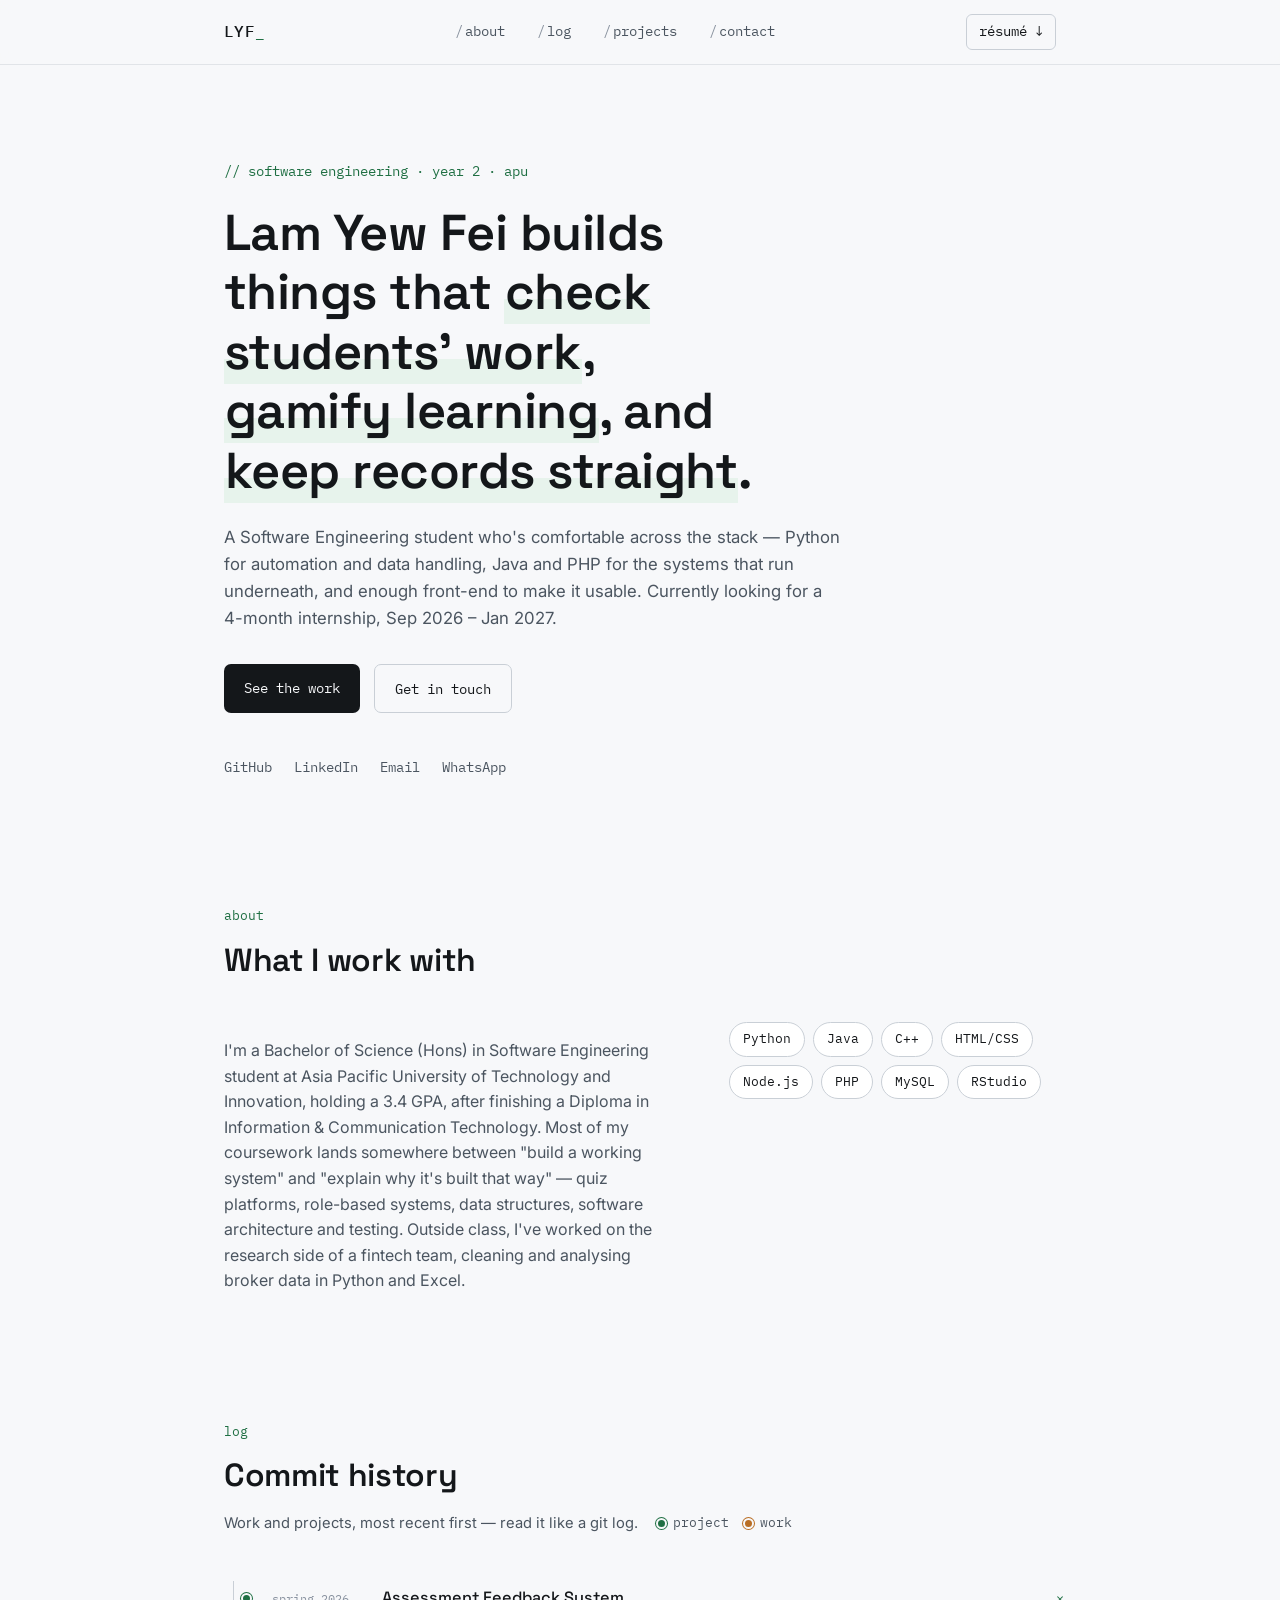
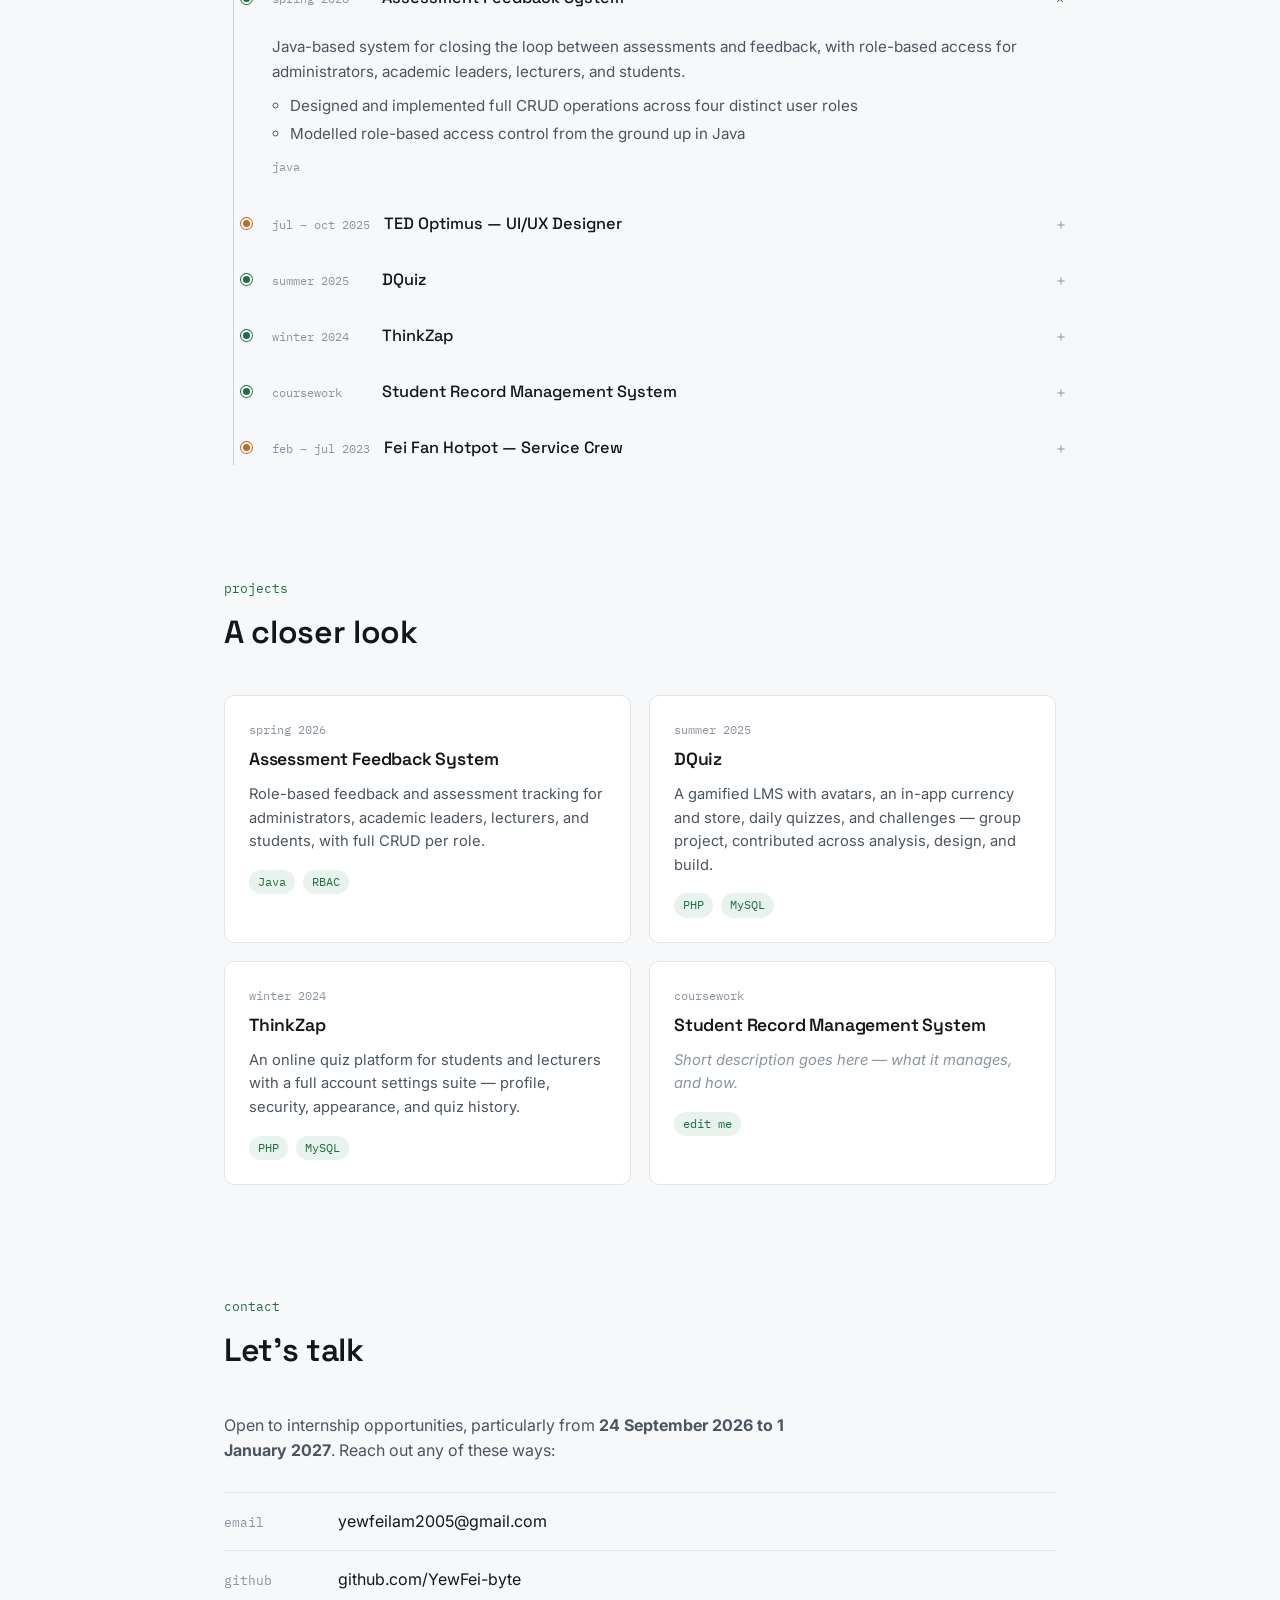
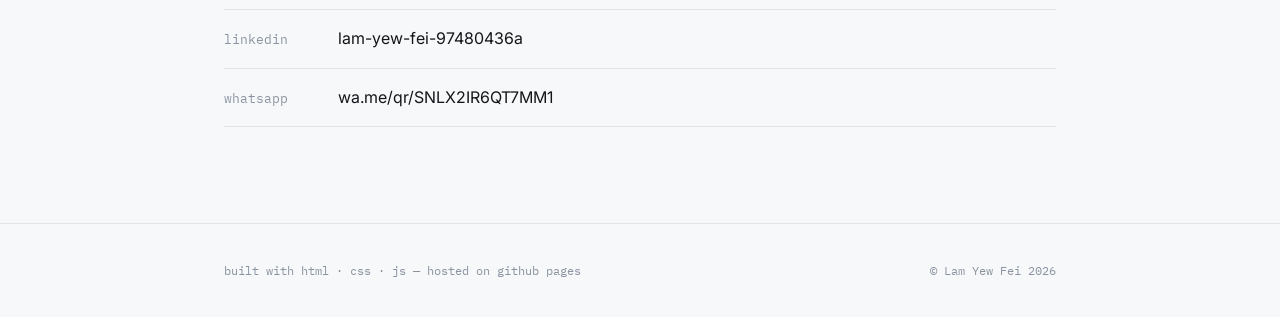
==== index.html @ dea5d7b2 "Initial portfolio" ====
<!DOCTYPE html>
<html lang="en">
<head>
<meta charset="UTF-8" />
<meta name="viewport" content="width=device-width, initial-scale=1.0" />
<title>Lam Yew Fei — Software Engineering Student</title>
<meta name="description" content="Lam Yew Fei is a Software Engineering student at APU, building quiz platforms, LMS tools, and assessment systems while learning Python, Java, and web development." />

<link rel="preconnect" href="https://fonts.googleapis.com">
<link rel="preconnect" href="https://fonts.gstatic.com" crossorigin>
<link href="https://fonts.googleapis.com/css2?family=Space+Grotesk:wght@400;500;600;700&family=Inter:wght@400;500;600&family=IBM+Plex+Mono:wght@400;500&display=swap" rel="stylesheet">

<link rel="stylesheet" href="style.css" />
</head>
<body>

<div class="grain" aria-hidden="true"></div>

<header class="site-header">
  <div class="wrap header-inner">
    <a href="#top" class="logo" aria-label="Lam Yew Fei — home">
      <span class="logo-mark">LYF</span><span class="logo-cursor" aria-hidden="true">_</span>
    </a>
    <nav class="site-nav" aria-label="Primary">
      <a href="#about">about</a>
      <a href="#work">log</a>
      <a href="#projects">projects</a>
      <a href="#contact">contact</a>
    </nav>
    <a class="resume-link" href="Lam_Yew_Fei_Resume.pdf" download>résumé ↓</a>
  </div>
</header>

<main id="top">

  <!-- HERO -->
  <section class="hero wrap">
    <p class="eyebrow mono">// software engineering · year 2 · apu</p>
    <h1 class="hero-title">
      Lam Yew&nbsp;Fei builds things that
      <span class="hero-emph">check students' work</span>,
      <span class="hero-emph">gamify learning</span>, and
      <span class="hero-emph">keep records straight</span>.
    </h1>
    <p class="hero-sub">
      A Software Engineering student who's comfortable across the stack —
      Python for automation and data handling, Java and PHP for the systems
      that run underneath, and enough front-end to make it usable.
      Currently looking for a 4-month internship, Sep 2026 – Jan 2027.
    </p>
    <div class="hero-actions">
      <a class="btn btn-primary" href="#projects">See the work</a>
      <a class="btn btn-ghost" href="#contact">Get in touch</a>
    </div>
    <ul class="social-row" aria-label="Social links">
      <li><a href="https://github.com/YewFei-byte" target="_blank" rel="noopener">GitHub</a></li>
      <li><a href="https://www.linkedin.com/in/lam-yew-fei-97480436a" target="_blank" rel="noopener">LinkedIn</a></li>
      <li><a href="mailto:yewfeilam2005@gmail.com">Email</a></li>
      <li><a href="https://wa.me/qr/SNLX2IR6QT7MM1" target="_blank" rel="noopener">WhatsApp</a></li>
    </ul>
  </section>

  <!-- ABOUT / SKILLS -->
  <section id="about" class="about wrap">
    <div class="section-head">
      <span class="mono section-num">about</span>
      <h2>What I work with</h2>
    </div>
    <div class="about-grid">
      <p class="about-copy">
        I'm a Bachelor of Science (Hons) in Software Engineering student at
        Asia Pacific University of Technology and Innovation, holding a 3.4
        GPA, after finishing a Diploma in Information &amp; Communication
        Technology. Most of my coursework lands somewhere between
        "build a working system" and "explain why it's built that way" —
        quiz platforms, role-based systems, data structures, software
        architecture and testing. Outside class, I've worked on the research
        side of a fintech team, cleaning and analysing broker data in Python
        and Excel.
      </p>
      <ul class="skill-tags" aria-label="Skills">
        <li>Python</li>
        <li>Java</li>
        <li>C++</li>
        <li>HTML/CSS</li>
        <li>Node.js</li>
        <li>PHP</li>
        <li>MySQL</li>
        <li>RStudio</li>
      </ul>
    </div>
  </section>

  <!-- TIMELINE / GIT LOG -->
  <section id="work" class="log-section">
    <div class="wrap">
      <div class="section-head">
        <span class="mono section-num">log</span>
        <h2>Commit history</h2>
        <p class="section-note">
          Work and projects, most recent first — read it like a git log.
          <span class="legend">
            <span class="legend-item"><span class="dot dot-project" aria-hidden="true"></span>project</span>
            <span class="legend-item"><span class="dot dot-work" aria-hidden="true"></span>work</span>
          </span>
        </p>
      </div>

      <ol class="git-log" id="gitLog">

        <li class="log-entry" data-type="project">
          <button class="log-node" aria-expanded="false">
            <span class="dot dot-project"></span>
            <span class="log-meta">
              <span class="log-date mono">spring 2026</span>
              <span class="log-title">Assessment Feedback System</span>
            </span>
            <span class="log-chevron" aria-hidden="true">＋</span>
          </button>
          <div class="log-body">
            <p>Java-based system for closing the loop between assessments and feedback, with role-based access for administrators, academic leaders, lecturers, and students.</p>
            <ul>
              <li>Designed and implemented full CRUD operations across four distinct user roles</li>
              <li>Modelled role-based access control from the ground up in Java</li>
            </ul>
            <p class="log-tags mono">java</p>
          </div>
        </li>

        <li class="log-entry" data-type="work">
          <button class="log-node" aria-expanded="false">
            <span class="dot dot-work"></span>
            <span class="log-meta">
              <span class="log-date mono">jul – oct 2025</span>
              <span class="log-title">TED Optimus — UI/UX Designer</span>
            </span>
            <span class="log-chevron" aria-hidden="true">＋</span>
          </button>
          <div class="log-body">
            <p>Worked with the Research Team in a fintech setting, turning broker reports into usable market-trend data.</p>
            <ul>
              <li>Gathered and classified reports from multiple brokers for market trend analysis</li>
              <li>Managed large volumes of financial data in Excel — formulas, PivotTables, shortcuts</li>
              <li>Wrote and debugged Python scripts in Google Colab to simplify data gathering</li>
              <li>Helped configure audio equipment for meetings and presentations</li>
            </ul>
            <p class="log-tags mono">python · excel · google colab</p>
          </div>
        </li>

        <li class="log-entry" data-type="project">
          <button class="log-node" aria-expanded="false">
            <span class="dot dot-project"></span>
            <span class="log-meta">
              <span class="log-date mono">summer 2025</span>
              <span class="log-title">DQuiz</span>
            </span>
            <span class="log-chevron" aria-hidden="true">＋</span>
          </button>
          <div class="log-body">
            <p>A gamified Learning Management System built with a team — quizzes with a currency, avatar, and reward layer on top, so studying doubles as a game.</p>
            <ul>
              <li>Contributed to system analysis, UI/UX design, documentation, and feature development</li>
              <li>Built out student-facing features: daily quizzes, challenges, scoreboard, avatar store</li>
              <li>Built staff-facing tools: module management, feedback reports, progress tracking</li>
            </ul>
            <p class="log-tags mono">php · mysql</p>
          </div>
        </li>

        <li class="log-entry" data-type="project">
          <button class="log-node" aria-expanded="false">
            <span class="dot dot-project"></span>
            <span class="log-meta">
              <span class="log-date mono">winter 2024</span>
              <span class="log-title">ThinkZap</span>
            </span>
            <span class="log-chevron" aria-hidden="true">＋</span>
          </button>
          <div class="log-body">
            <p>An online quiz platform for students and lecturers, built as a group project.</p>
            <ul>
              <li>Developed with Microsoft Visual Studio, PHP, and MySQL</li>
              <li>Debugged a recurring <code>mysqli_prepare()</code> failure in the query layer</li>
              <li>Designed a settings interface covering profile, security, appearance, and quiz history panels</li>
            </ul>
            <p class="log-tags mono">html · php · mysql</p>
          </div>
        </li>

        <li class="log-entry" data-type="project">
          <button class="log-node" aria-expanded="false">
            <span class="dot dot-project"></span>
            <span class="log-meta">
              <span class="log-date mono">coursework</span>
              <span class="log-title">Student Record Management System</span>
            </span>
            <span class="log-chevron" aria-hidden="true">＋</span>
          </button>
          <div class="log-body">
            <p>A system for storing and managing student records.</p>
            <ul>
              <li>Details on stack and specific features — drop them in here</li>
            </ul>
            <p class="log-tags mono">edit me</p>
          </div>
        </li>

        <li class="log-entry" data-type="work">
          <button class="log-node" aria-expanded="false">
            <span class="dot dot-work"></span>
            <span class="log-meta">
              <span class="log-date mono">feb – jul 2023</span>
              <span class="log-title">Fei Fan Hotpot — Service Crew</span>
            </span>
            <span class="log-chevron" aria-hidden="true">＋</span>
          </button>
          <div class="log-body">
            <p>Front-of-house work in a fast-paced restaurant — the job that teaches you to stay calm under load, long before any codebase does.</p>
            <ul>
              <li>Provided efficient, friendly customer service during peak hours</li>
              <li>Maintained kitchen and personal hygiene standards for food safety</li>
              <li>Resolved customer inquiries and issues professionally</li>
            </ul>
          </div>
        </li>

      </ol>
    </div>
  </section>

  <!-- PROJECTS -->
  <section id="projects" class="projects wrap">
    <div class="section-head">
      <span class="mono section-num">projects</span>
      <h2>A closer look</h2>
    </div>

    <div class="project-grid">

      <article class="project-card">
        <div class="project-card-top">
          <span class="mono project-date">spring 2026</span>
          <h3>Assessment Feedback System</h3>
        </div>
        <p>Role-based feedback and assessment tracking for administrators, academic leaders, lecturers, and students, with full CRUD per role.</p>
        <ul class="tag-list mono">
          <li>Java</li>
          <li>RBAC</li>
        </ul>
      </article>

      <article class="project-card">
        <div class="project-card-top">
          <span class="mono project-date">summer 2025</span>
          <h3>DQuiz</h3>
        </div>
        <p>A gamified LMS with avatars, an in-app currency and store, daily quizzes, and challenges — group project, contributed across analysis, design, and build.</p>
        <ul class="tag-list mono">
          <li>PHP</li>
          <li>MySQL</li>
        </ul>
      </article>

      <article class="project-card">
        <div class="project-card-top">
          <span class="mono project-date">winter 2024</span>
          <h3>ThinkZap</h3>
        </div>
        <p>An online quiz platform for students and lecturers with a full account settings suite — profile, security, appearance, and quiz history.</p>
        <ul class="tag-list mono">
          <li>PHP</li>
          <li>MySQL</li>
        </ul>
      </article>

      <article class="project-card">
        <div class="project-card-top">
          <span class="mono project-date">coursework</span>
          <h3>Student Record Management System</h3>
        </div>
        <p class="placeholder-copy">Short description goes here — what it manages, and how.</p>
        <ul class="tag-list mono">
          <li>edit me</li>
        </ul>
      </article>

    </div>
  </section>

  <!-- CONTACT -->
  <section id="contact" class="contact wrap">
    <div class="section-head">
      <span class="mono section-num">contact</span>
      <h2>Let's talk</h2>
    </div>
    <p class="contact-copy">
      Open to internship opportunities, particularly from
      <strong>24 September 2026 to 1 January 2027</strong>. Reach out any of these ways:
    </p>
    <ul class="contact-list">
      <li>
        <span class="contact-label mono">email</span>
        <a href="mailto:yewfeilam2005@gmail.com">yewfeilam2005@gmail.com</a>
      </li>
      <li>
        <span class="contact-label mono">github</span>
        <a href="https://github.com/YewFei-byte" target="_blank" rel="noopener">github.com/YewFei-byte</a>
      </li>
      <li>
        <span class="contact-label mono">linkedin</span>
        <a href="https://www.linkedin.com/in/lam-yew-fei-97480436a" target="_blank" rel="noopener">lam-yew-fei-97480436a</a>
      </li>
      <li>
        <span class="contact-label mono">whatsapp</span>
        <a href="https://wa.me/qr/SNLX2IR6QT7MM1" target="_blank" rel="noopener">wa.me/qr/SNLX2IR6QT7MM1</a>
      </li>
    </ul>
  </section>

</main>

<footer class="site-footer">
  <div class="wrap footer-inner">
    <p class="mono">built with html · css · js — hosted on github pages</p>
    <p class="mono">© Lam Yew Fei <span id="year"></span></p>
  </div>
</footer>

<script src="script.js"></script>
</body>
</html>
---- style.css ----
/* ---------------------------------------------------------
   Tokens
--------------------------------------------------------- */
:root{
  --bg: #F7F8FA;
  --surface: #FFFFFF;
  --ink: #14171A;
  --ink-soft: #4B5560;
  --ink-faint: #8A93A0;
  --line: #E1E4E8;
  --line-strong: #C9CFD6;

  --green: #1F6F43;
  --green-soft: #E7F3EC;
  --amber: #B96E24;
  --amber-soft: #F8ECDD;

  --font-display: 'Space Grotesk', 'Segoe UI', sans-serif;
  --font-body: 'Inter', 'Segoe UI', sans-serif;
  --font-mono: 'IBM Plex Mono', 'Courier New', monospace;

  --wrap: 880px;
  --radius: 10px;
}

*{ box-sizing: border-box; }
html{ scroll-behavior: smooth; }
@media (prefers-reduced-motion: reduce){
  html{ scroll-behavior: auto; }
  *{ animation-duration: 0.001ms !important; animation-iteration-count: 1 !important; transition-duration: 0.001ms !important; }
}

body{
  margin: 0;
  background: var(--bg);
  color: var(--ink);
  font-family: var(--font-body);
  font-size: 16px;
  line-height: 1.6;
  -webkit-font-smoothing: antialiased;
}

.wrap{
  max-width: var(--wrap);
  margin: 0 auto;
  padding: 0 24px;
}

.mono{ font-family: var(--font-mono); }

a{ color: inherit; }

h1, h2, h3{
  font-family: var(--font-display);
  font-weight: 600;
  letter-spacing: -0.01em;
  margin: 0;
}

/* subtle grain so the flat light bg doesn't feel sterile */
.grain{
  position: fixed;
  inset: 0;
  pointer-events: none;
  z-index: 0;
  opacity: 0.35;
  background-image: radial-gradient(var(--line-strong) 0.6px, transparent 0.6px);
  background-size: 22px 22px;
  mask-image: linear-gradient(to bottom, rgba(0,0,0,0.5), transparent 500px);
}

/* ---------------------------------------------------------
   Header
--------------------------------------------------------- */
.site-header{
  position: sticky;
  top: 0;
  z-index: 20;
  background: rgba(247,248,250,0.86);
  backdrop-filter: blur(8px);
  border-bottom: 1px solid var(--line);
}
.header-inner{
  display: flex;
  align-items: center;
  justify-content: space-between;
  height: 64px;
}
.logo{
  font-family: var(--font-mono);
  font-weight: 500;
  font-size: 1rem;
  text-decoration: none;
  color: var(--ink);
  display: inline-flex;
  align-items: baseline;
}
.logo-mark{ letter-spacing: 0.02em; }
.logo-cursor{
  color: var(--green);
  animation: blink 1.1s steps(1) infinite;
}
@keyframes blink{ 50%{ opacity: 0; } }

.site-nav{
  display: flex;
  gap: 28px;
  font-family: var(--font-mono);
  font-size: 0.85rem;
}
.site-nav a{
  text-decoration: none;
  color: var(--ink-soft);
  position: relative;
  padding: 4px 2px;
}
.site-nav a:hover,
.site-nav a:focus-visible{ color: var(--ink); }
.site-nav a::before{ content: "/"; color: var(--ink-faint); margin-right: 2px; }

.resume-link{
  font-family: var(--font-mono);
  font-size: 0.85rem;
  text-decoration: none;
  border: 1px solid var(--line-strong);
  border-radius: 6px;
  padding: 6px 12px;
  color: var(--ink);
  transition: border-color .15s ease, background .15s ease;
}
.resume-link:hover{ border-color: var(--ink); background: var(--surface); }

@media (max-width: 640px){
  .site-nav{ display: none; }
}

/* ---------------------------------------------------------
   Focus states
--------------------------------------------------------- */
a:focus-visible,
button:focus-visible{
  outline: 2px solid var(--green);
  outline-offset: 3px;
  border-radius: 4px;
}

/* ---------------------------------------------------------
   Hero
--------------------------------------------------------- */
.hero{
  position: relative;
  z-index: 1;
  padding: 96px 24px 72px;
}
.eyebrow{
  color: var(--green);
  font-size: 0.85rem;
  margin: 0 0 20px;
}
.hero-title{
  font-size: clamp(2rem, 4.4vw, 3.15rem);
  line-height: 1.18;
  max-width: 16ch;
}
.hero-emph{
  background: linear-gradient(to bottom, transparent 62%, var(--green-soft) 62%);
  padding: 0 1px;
}
.hero-sub{
  max-width: 56ch;
  color: var(--ink-soft);
  font-size: 1.05rem;
  margin-top: 24px;
}
.hero-actions{
  display: flex;
  gap: 14px;
  margin-top: 32px;
  flex-wrap: wrap;
}
.btn{
  font-family: var(--font-mono);
  font-size: 0.9rem;
  text-decoration: none;
  padding: 12px 20px;
  border-radius: 7px;
  display: inline-block;
  transition: transform .12s ease, background .15s ease, border-color .15s ease;
}
.btn-primary{
  background: var(--ink);
  color: var(--bg);
}
.btn-primary:hover{ transform: translateY(-1px); background: #262b31; }
.btn-ghost{
  border: 1px solid var(--line-strong);
  color: var(--ink);
}
.btn-ghost:hover{ transform: translateY(-1px); border-color: var(--ink); }

.social-row{
  list-style: none;
  display: flex;
  gap: 22px;
  margin: 44px 0 0;
  padding: 0;
  font-family: var(--font-mono);
  font-size: 0.85rem;
}
.social-row a{
  text-decoration: none;
  color: var(--ink-soft);
  border-bottom: 1px solid transparent;
  padding-bottom: 2px;
  transition: color .15s ease, border-color .15s ease;
}
.social-row a:hover{ color: var(--ink); border-color: var(--ink-faint); }

/* ---------------------------------------------------------
   Section heads (shared)
--------------------------------------------------------- */
.section-head{
  margin-bottom: 36px;
}
.section-num{
  color: var(--green);
  font-size: 0.8rem;
  display: block;
  margin-bottom: 8px;
}
.section-head h2{
  font-size: clamp(1.5rem, 2.6vw, 2rem);
}
.section-note{
  color: var(--ink-soft);
  font-size: 0.92rem;
  margin-top: 10px;
  display: flex;
  align-items: center;
  gap: 18px;
  flex-wrap: wrap;
}
.legend{ display: inline-flex; gap: 14px; }
.legend-item{ display: inline-flex; align-items: center; gap: 6px; font-family: var(--font-mono); font-size: 0.8rem; }

/* ---------------------------------------------------------
   About
--------------------------------------------------------- */
.about{ padding: 56px 24px; position: relative; z-index: 1; }
.about-grid{
  display: grid;
  grid-template-columns: 1.4fr 1fr;
  gap: 48px;
  align-items: start;
}
.about-copy{ color: var(--ink-soft); max-width: 58ch; }
.skill-tags{
  list-style: none;
  margin: 0;
  padding: 0;
  display: flex;
  flex-wrap: wrap;
  gap: 8px;
  align-content: flex-start;
}
.skill-tags li{
  font-family: var(--font-mono);
  font-size: 0.8rem;
  border: 1px solid var(--line-strong);
  border-radius: 999px;
  padding: 6px 13px;
  background: var(--surface);
}
@media (max-width: 720px){
  .about-grid{ grid-template-columns: 1fr; }
}

/* ---------------------------------------------------------
   Git log / timeline (signature element)
--------------------------------------------------------- */
.log-section{
  padding: 56px 0 64px;
  position: relative;
  z-index: 1;
}
.git-log{
  list-style: none;
  margin: 0;
  padding: 0;
  position: relative;
}
.git-log::before{
  content: "";
  position: absolute;
  left: 9px;
  top: 10px;
  bottom: 10px;
  width: 1px;
  background: var(--line-strong);
}
.log-entry{ position: relative; }
.log-entry + .log-entry{ margin-top: 2px; }

.log-node{
  all: unset;
  cursor: pointer;
  display: grid;
  grid-template-columns: 20px 1fr auto;
  align-items: center;
  gap: 16px;
  width: 100%;
  padding: 14px 12px;
  border-radius: 8px;
  transition: background .15s ease;
}
.log-node:hover{ background: var(--surface); }

.dot{
  width: 11px;
  height: 11px;
  border-radius: 999px;
  border: 2px solid var(--bg);
  box-shadow: 0 0 0 1px var(--line-strong);
  position: relative;
  z-index: 1;
  justify-self: center;
}
.dot-project{ background: var(--green); box-shadow: 0 0 0 1px var(--green); }
.dot-work{ background: var(--amber); box-shadow: 0 0 0 1px var(--amber); }

.log-meta{
  display: flex;
  align-items: baseline;
  gap: 14px;
  flex-wrap: wrap;
  text-align: left;
}
.log-date{
  color: var(--ink-faint);
  font-size: 0.78rem;
  min-width: 96px;
}
.log-title{
  font-family: var(--font-display);
  font-weight: 500;
  font-size: 1.02rem;
}
.log-chevron{
  color: var(--ink-faint);
  font-size: 0.9rem;
  transition: transform .18s ease;
  justify-self: end;
}
.log-node[aria-expanded="true"] .log-chevron{ transform: rotate(45deg); color: var(--green); }

.log-body{
  overflow: hidden;
  max-height: 0;
  transition: max-height .25s ease;
  padding-left: 48px;
  margin-right: 12px;
}
.log-entry.is-open .log-body{ max-height: 480px; }
.log-body p, .log-body ul{
  color: var(--ink-soft);
  font-size: 0.95rem;
  margin: 10px 0;
}
.log-body ul{ padding-left: 18px; }
.log-body li{ margin: 4px 0; }
.log-body code{
  font-family: var(--font-mono);
  background: var(--amber-soft);
  padding: 1px 5px;
  border-radius: 4px;
  font-size: 0.85em;
}
.log-tags{
  color: var(--ink-faint) !important;
  font-size: 0.78rem !important;
  margin-bottom: 18px !important;
}

@media (max-width: 640px){
  .log-date{ min-width: unset; display: block; }
  .log-meta{ flex-direction: column; gap: 3px; }
  .log-body{ padding-left: 30px; }
}

/* ---------------------------------------------------------
   Projects
--------------------------------------------------------- */
.projects{ padding: 40px 24px 72px; position: relative; z-index: 1; }
.project-grid{
  display: grid;
  grid-template-columns: repeat(2, 1fr);
  gap: 18px;
}
@media (max-width: 720px){
  .project-grid{ grid-template-columns: 1fr; }
}
.project-card{
  background: var(--surface);
  border: 1px solid var(--line);
  border-radius: var(--radius);
  padding: 24px;
  transition: border-color .15s ease, transform .15s ease;
}
.project-card:hover{ border-color: var(--line-strong); transform: translateY(-2px); }
.project-card-top{ margin-bottom: 10px; }
.project-date{
  color: var(--ink-faint);
  font-size: 0.75rem;
  display: block;
  margin-bottom: 6px;
}
.project-card h3{ font-size: 1.1rem; }
.project-card p{ color: var(--ink-soft); font-size: 0.92rem; margin: 10px 0 16px; }
.placeholder-copy{ font-style: italic; color: var(--ink-faint) !important; }
.tag-list{
  list-style: none;
  display: flex;
  gap: 8px;
  padding: 0;
  margin: 0;
  flex-wrap: wrap;
}
.tag-list li{
  font-size: 0.72rem;
  color: var(--green);
  background: var(--green-soft);
  padding: 3px 9px;
  border-radius: 999px;
}

/* ---------------------------------------------------------
   Contact
--------------------------------------------------------- */
.contact{ padding: 40px 24px 96px; position: relative; z-index: 1; }
.contact-copy{ color: var(--ink-soft); max-width: 56ch; margin-bottom: 28px; }
.contact-list{
  list-style: none;
  margin: 0;
  padding: 0;
  border-top: 1px solid var(--line);
}
.contact-list li{
  display: flex;
  align-items: baseline;
  gap: 24px;
  padding: 16px 0;
  border-bottom: 1px solid var(--line);
}
.contact-label{ color: var(--ink-faint); font-size: 0.8rem; width: 90px; flex-shrink: 0; }
.contact-list a{ text-decoration: none; font-size: 1rem; }
.contact-list a:hover{ color: var(--green); }

/* ---------------------------------------------------------
   Footer
--------------------------------------------------------- */
.site-footer{
  border-top: 1px solid var(--line);
  position: relative;
  z-index: 1;
}
.footer-inner{
  display: flex;
  justify-content: space-between;
  padding: 24px;
  color: var(--ink-faint);
  font-size: 0.78rem;
  flex-wrap: wrap;
  gap: 8px;
}
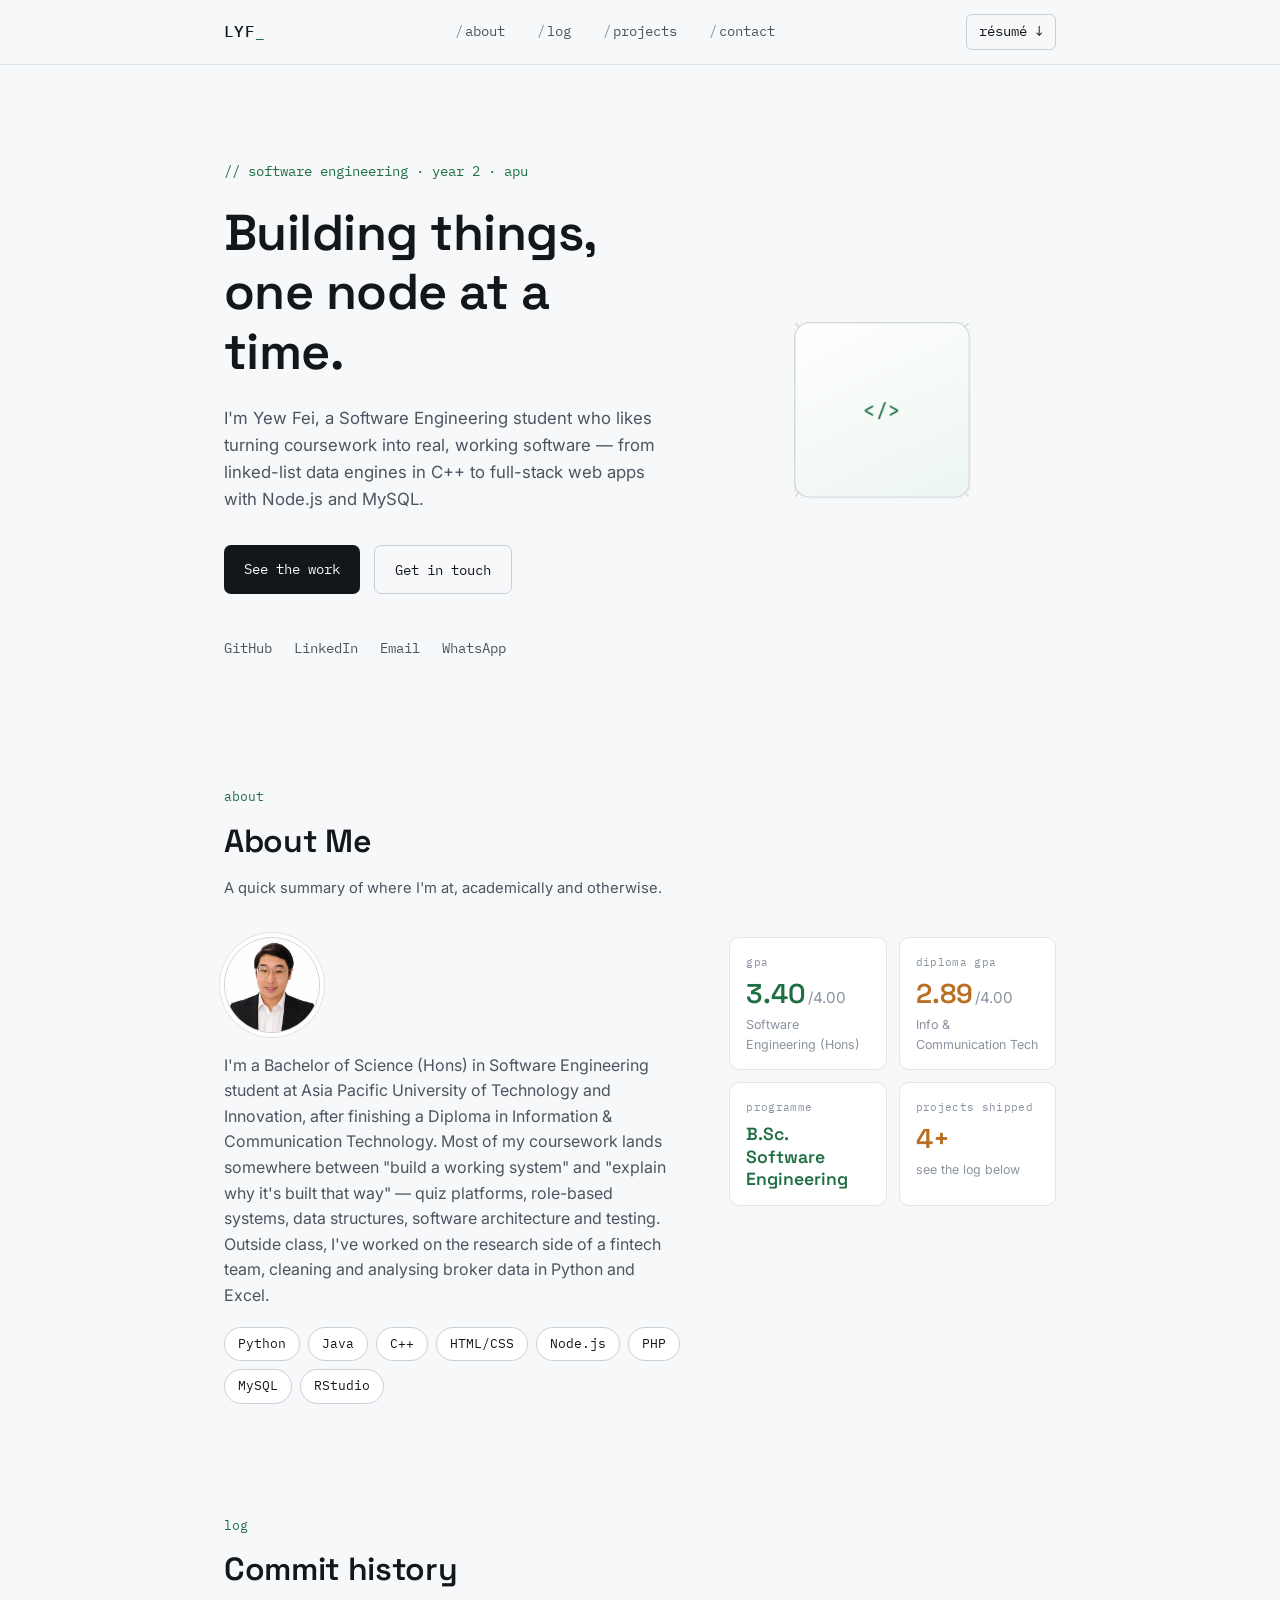
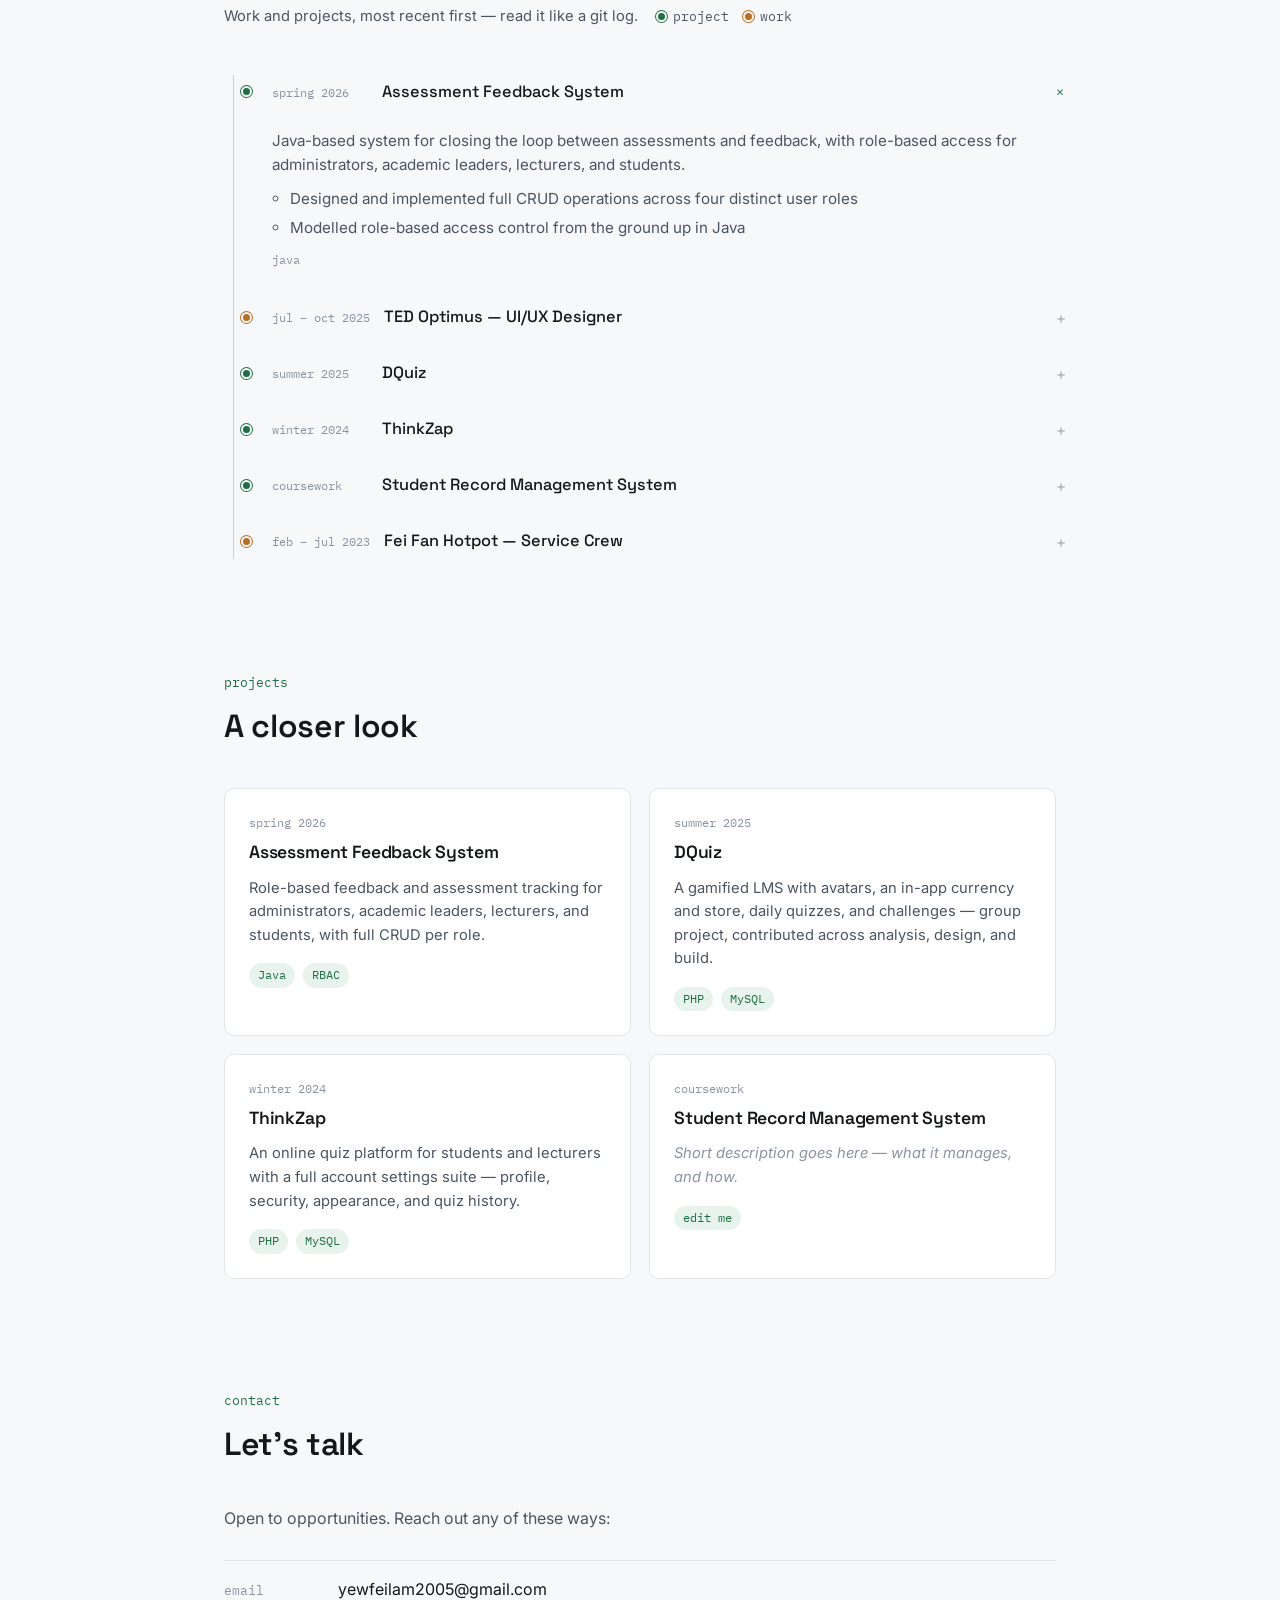
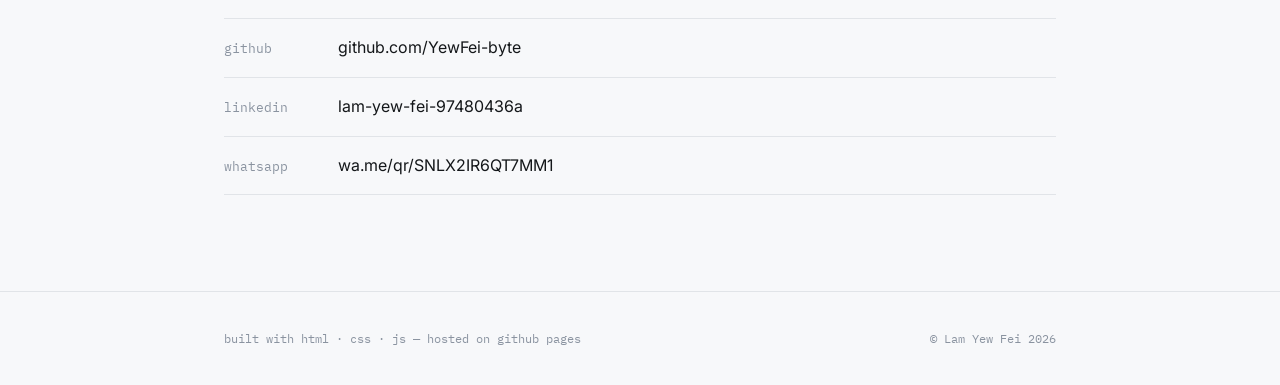
==== commit a1630a1f: "Update hero, about section with stats, and contact copy" ====
--- a/index.html
+++ b/index.html
@@ -35,58 +35,98 @@
 
   <!-- HERO -->
   <section class="hero wrap">
-    <p class="eyebrow mono">// software engineering · year 2 · apu</p>
-    <h1 class="hero-title">
-      Lam Yew&nbsp;Fei builds things that
-      <span class="hero-emph">check students' work</span>,
-      <span class="hero-emph">gamify learning</span>, and
-      <span class="hero-emph">keep records straight</span>.
-    </h1>
-    <p class="hero-sub">
-      A Software Engineering student who's comfortable across the stack —
-      Python for automation and data handling, Java and PHP for the systems
-      that run underneath, and enough front-end to make it usable.
-      Currently looking for a 4-month internship, Sep 2026 – Jan 2027.
-    </p>
-    <div class="hero-actions">
-      <a class="btn btn-primary" href="#projects">See the work</a>
-      <a class="btn btn-ghost" href="#contact">Get in touch</a>
-    </div>
-    <ul class="social-row" aria-label="Social links">
-      <li><a href="https://github.com/YewFei-byte" target="_blank" rel="noopener">GitHub</a></li>
-      <li><a href="https://www.linkedin.com/in/lam-yew-fei-97480436a" target="_blank" rel="noopener">LinkedIn</a></li>
-      <li><a href="mailto:yewfeilam2005@gmail.com">Email</a></li>
-      <li><a href="https://wa.me/qr/SNLX2IR6QT7MM1" target="_blank" rel="noopener">WhatsApp</a></li>
-    </ul>
+    <div class="hero-grid">
+      <div class="hero-copy">
+        <p class="eyebrow mono">// software engineering · year 2 · apu</p>
+        <h1 class="hero-title">
+          Building things,<br>
+          one node at a time.
+        </h1>
+        <p class="hero-sub">
+          I'm Yew Fei, a Software Engineering student who likes turning
+          coursework into real, working software — from linked-list data
+          engines in C++ to full-stack web apps with Node.js and MySQL.
+        </p>
+        <div class="hero-actions">
+          <a class="btn btn-primary" href="#projects">See the work</a>
+          <a class="btn btn-ghost" href="#contact">Get in touch</a>
+        </div>
+        <ul class="social-row" aria-label="Social links">
+          <li><a href="https://github.com/YewFei-byte" target="_blank" rel="noopener">GitHub</a></li>
+          <li><a href="https://www.linkedin.com/in/lam-yew-fei-97480436a" target="_blank" rel="noopener">LinkedIn</a></li>
+          <li><a href="mailto:yewfeilam2005@gmail.com">Email</a></li>
+          <li><a href="https://wa.me/qr/SNLX2IR6QT7MM1" target="_blank" rel="noopener">WhatsApp</a></li>
+        </ul>
+      </div>
+      <div class="hero-cube-stage" aria-hidden="true">
+        <div class="cube-scene">
+          <div class="cube">
+            <div class="cube-face cube-face--front"><span>&lt;/&gt;</span></div>
+            <div class="cube-face cube-face--back"><span>{ }</span></div>
+            <div class="cube-face cube-face--right"><span>SQL</span></div>
+            <div class="cube-face cube-face--left"><span>JS</span></div>
+            <div class="cube-face cube-face--top"><span>C++</span></div>
+            <div class="cube-face cube-face--bottom"><span>PHP</span></div>
+          </div>
+        </div>
+      </div>
+    </div>
   </section>
 
   <!-- ABOUT / SKILLS -->
   <section id="about" class="about wrap">
     <div class="section-head">
       <span class="mono section-num">about</span>
-      <h2>What I work with</h2>
-    </div>
+      <h2>About Me</h2>
+      <p class="section-note">A quick summary of where I'm at, academically and otherwise.</p>
+    </div>
+
     <div class="about-grid">
-      <p class="about-copy">
-        I'm a Bachelor of Science (Hons) in Software Engineering student at
-        Asia Pacific University of Technology and Innovation, holding a 3.4
-        GPA, after finishing a Diploma in Information &amp; Communication
-        Technology. Most of my coursework lands somewhere between
-        "build a working system" and "explain why it's built that way" —
-        quiz platforms, role-based systems, data structures, software
-        architecture and testing. Outside class, I've worked on the research
-        side of a fintech team, cleaning and analysing broker data in Python
-        and Excel.
-      </p>
-      <ul class="skill-tags" aria-label="Skills">
-        <li>Python</li>
-        <li>Java</li>
-        <li>C++</li>
-        <li>HTML/CSS</li>
-        <li>Node.js</li>
-        <li>PHP</li>
-        <li>MySQL</li>
-        <li>RStudio</li>
+      <div class="about-main">
+        <img class="about-photo" src="assets/profile.jpg" alt="Portrait of Lam Yew Fei" width="160" height="160">
+        <p class="about-copy">
+          I'm a Bachelor of Science (Hons) in Software Engineering student at
+          Asia Pacific University of Technology and Innovation, after
+          finishing a Diploma in Information &amp; Communication Technology.
+          Most of my coursework lands somewhere between
+          "build a working system" and "explain why it's built that way" —
+          quiz platforms, role-based systems, data structures, software
+          architecture and testing. Outside class, I've worked on the research
+          side of a fintech team, cleaning and analysing broker data in Python
+          and Excel.
+        </p>
+        <ul class="skill-tags" aria-label="Skills">
+          <li>Python</li>
+          <li>Java</li>
+          <li>C++</li>
+          <li>HTML/CSS</li>
+          <li>Node.js</li>
+          <li>PHP</li>
+          <li>MySQL</li>
+          <li>RStudio</li>
+        </ul>
+      </div>
+
+      <ul class="stat-grid" aria-label="Quick stats">
+        <li class="stat-card">
+          <span class="stat-label mono">GPA</span>
+          <span class="stat-value stat-green">3.40<span class="stat-unit">/4.00</span></span>
+          <span class="stat-note">Software Engineering (Hons)</span>
+        </li>
+        <li class="stat-card">
+          <span class="stat-label mono">diploma gpa</span>
+          <span class="stat-value stat-amber">2.89<span class="stat-unit">/4.00</span></span>
+          <span class="stat-note">Info &amp; Communication Tech</span>
+        </li>
+        <li class="stat-card">
+          <span class="stat-label mono">programme</span>
+          <span class="stat-value stat-green stat-value--text">B.Sc. Software Engineering</span>
+        </li>
+        <li class="stat-card">
+          <span class="stat-label mono">projects shipped</span>
+          <span class="stat-value stat-amber">4+</span>
+          <span class="stat-note">see the log below</span>
+        </li>
       </ul>
     </div>
   </section>
@@ -295,8 +335,7 @@
       <h2>Let's talk</h2>
     </div>
     <p class="contact-copy">
-      Open to internship opportunities, particularly from
-      <strong>24 September 2026 to 1 January 2027</strong>. Reach out any of these ways:
+      Open to opportunities. Reach out any of these ways:
     </p>
     <ul class="contact-list">
       <li>
--- a/style.css
+++ b/style.css
@@ -217,6 +217,86 @@
 .social-row a:hover{ color: var(--ink); border-color: var(--ink-faint); }
 
 /* ---------------------------------------------------------
+   Hero layout + 3D cube
+--------------------------------------------------------- */
+.hero-grid{
+  display: grid;
+  grid-template-columns: 1.3fr 1fr;
+  gap: 32px;
+  align-items: center;
+}
+.hero-copy{ min-width: 0; }
+
+.hero-cube-stage{
+  display: flex;
+  align-items: center;
+  justify-content: center;
+  perspective: 900px;
+}
+.cube-scene{
+  width: 160px;
+  height: 160px;
+  position: relative;
+  transform-style: preserve-3d;
+  animation: cube-spin 14s linear infinite;
+}
+.cube-scene:hover{ animation-play-state: paused; }
+.cube{
+  width: 100%;
+  height: 100%;
+  position: relative;
+  transform-style: preserve-3d;
+}
+.cube-face{
+  position: absolute;
+  width: 160px;
+  height: 160px;
+  display: flex;
+  align-items: center;
+  justify-content: center;
+  border-radius: 14px;
+  border: 1px solid var(--line-strong);
+  background: linear-gradient(155deg, var(--surface) 0%, var(--green-soft) 130%);
+  box-shadow: inset 0 0 0 1px rgba(255,255,255,0.4);
+}
+.cube-face span{
+  font-family: var(--font-mono);
+  font-weight: 500;
+  font-size: 1.1rem;
+  color: var(--green);
+  letter-spacing: 0.02em;
+}
+.cube-face--front{  transform: translateZ(80px); }
+.cube-face--back{   transform: rotateY(180deg) translateZ(80px); background: linear-gradient(155deg, var(--surface) 0%, var(--amber-soft) 130%); }
+.cube-face--back span{ color: var(--amber); }
+.cube-face--right{  transform: rotateY(90deg) translateZ(80px); }
+.cube-face--left{   transform: rotateY(-90deg) translateZ(80px); background: linear-gradient(155deg, var(--surface) 0%, var(--amber-soft) 130%); }
+.cube-face--left span{ color: var(--amber); }
+.cube-face--top{    transform: rotateX(90deg) translateZ(80px); }
+.cube-face--bottom{ transform: rotateX(-90deg) translateZ(80px); }
+
+@keyframes cube-spin{
+  from{ transform: rotateX(-18deg) rotateY(0deg); }
+  to{   transform: rotateX(-18deg) rotateY(360deg); }
+}
+
+@media (prefers-reduced-motion: reduce){
+  .cube-scene{ animation: none; transform: rotateX(-18deg) rotateY(-28deg); }
+}
+
+@media (max-width: 820px){
+  .hero-grid{ grid-template-columns: 1fr; }
+  .hero-cube-stage{ order: -1; margin-bottom: 8px; }
+  .cube-scene, .cube-face{ width: 120px; height: 120px; }
+  .cube-face--front{ transform: translateZ(60px); }
+  .cube-face--back{ transform: rotateY(180deg) translateZ(60px); }
+  .cube-face--right{ transform: rotateY(90deg) translateZ(60px); }
+  .cube-face--left{ transform: rotateY(-90deg) translateZ(60px); }
+  .cube-face--top{ transform: rotateX(90deg) translateZ(60px); }
+  .cube-face--bottom{ transform: rotateX(-90deg) translateZ(60px); }
+}
+
+/* ---------------------------------------------------------
    Section heads (shared)
 --------------------------------------------------------- */
 .section-head{
@@ -253,10 +333,21 @@
   gap: 48px;
   align-items: start;
 }
+.about-main{ min-width: 0; }
+.about-photo{
+  width: 96px;
+  height: 96px;
+  border-radius: 999px;
+  object-fit: cover;
+  border: 1px solid var(--line-strong);
+  box-shadow: 0 0 0 4px var(--surface), 0 0 0 5px var(--line);
+  margin-bottom: 20px;
+  display: block;
+}
 .about-copy{ color: var(--ink-soft); max-width: 58ch; }
 .skill-tags{
   list-style: none;
-  margin: 0;
+  margin: 18px 0 0;
   padding: 0;
   display: flex;
   flex-wrap: wrap;
@@ -271,8 +362,57 @@
   padding: 6px 13px;
   background: var(--surface);
 }
+
+.stat-grid{
+  list-style: none;
+  margin: 0;
+  padding: 0;
+  display: grid;
+  grid-template-columns: 1fr 1fr;
+  gap: 12px;
+  align-content: start;
+}
+.stat-card{
+  background: var(--surface);
+  border: 1px solid var(--line);
+  border-radius: var(--radius);
+  padding: 16px 16px 14px;
+  display: flex;
+  flex-direction: column;
+  gap: 6px;
+  transition: border-color .15s ease, transform .15s ease;
+}
+.stat-card:hover{ border-color: var(--line-strong); transform: translateY(-2px); }
+.stat-label{
+  color: var(--ink-faint);
+  font-size: 0.7rem;
+  letter-spacing: 0.03em;
+  text-transform: lowercase;
+}
+.stat-value{
+  font-family: var(--font-display);
+  font-weight: 600;
+  font-size: 1.7rem;
+  line-height: 1.15;
+}
+.stat-value--text{ font-size: 1.1rem; line-height: 1.3; }
+.stat-green{ color: var(--green); }
+.stat-amber{ color: var(--amber); }
+.stat-unit{
+  font-family: var(--font-body);
+  font-weight: 400;
+  font-size: 0.95rem;
+  color: var(--ink-faint);
+  margin-left: 2px;
+}
+.stat-note{ color: var(--ink-faint); font-size: 0.78rem; }
+
 @media (max-width: 720px){
   .about-grid{ grid-template-columns: 1fr; }
+  .stat-grid{ grid-template-columns: 1fr 1fr; }
+}
+@media (max-width: 420px){
+  .stat-grid{ grid-template-columns: 1fr; }
 }
 
 /* ---------------------------------------------------------
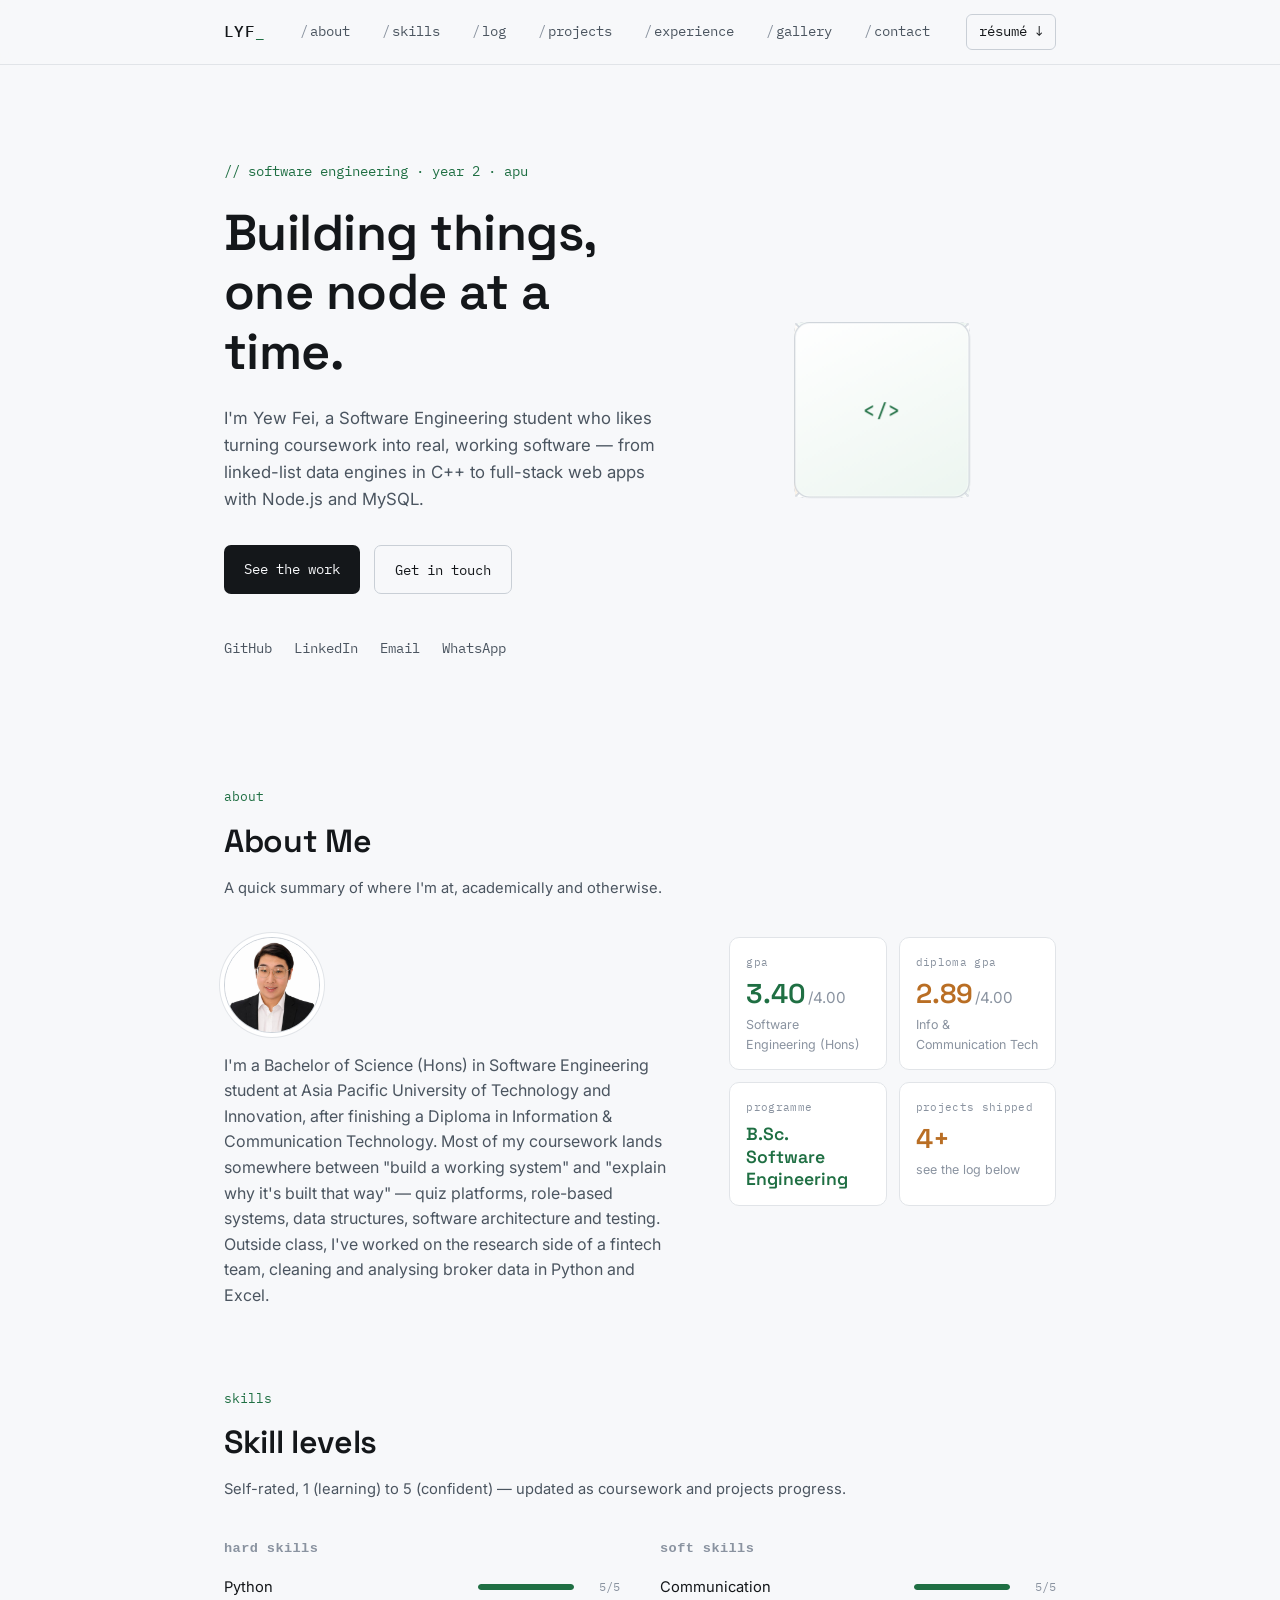
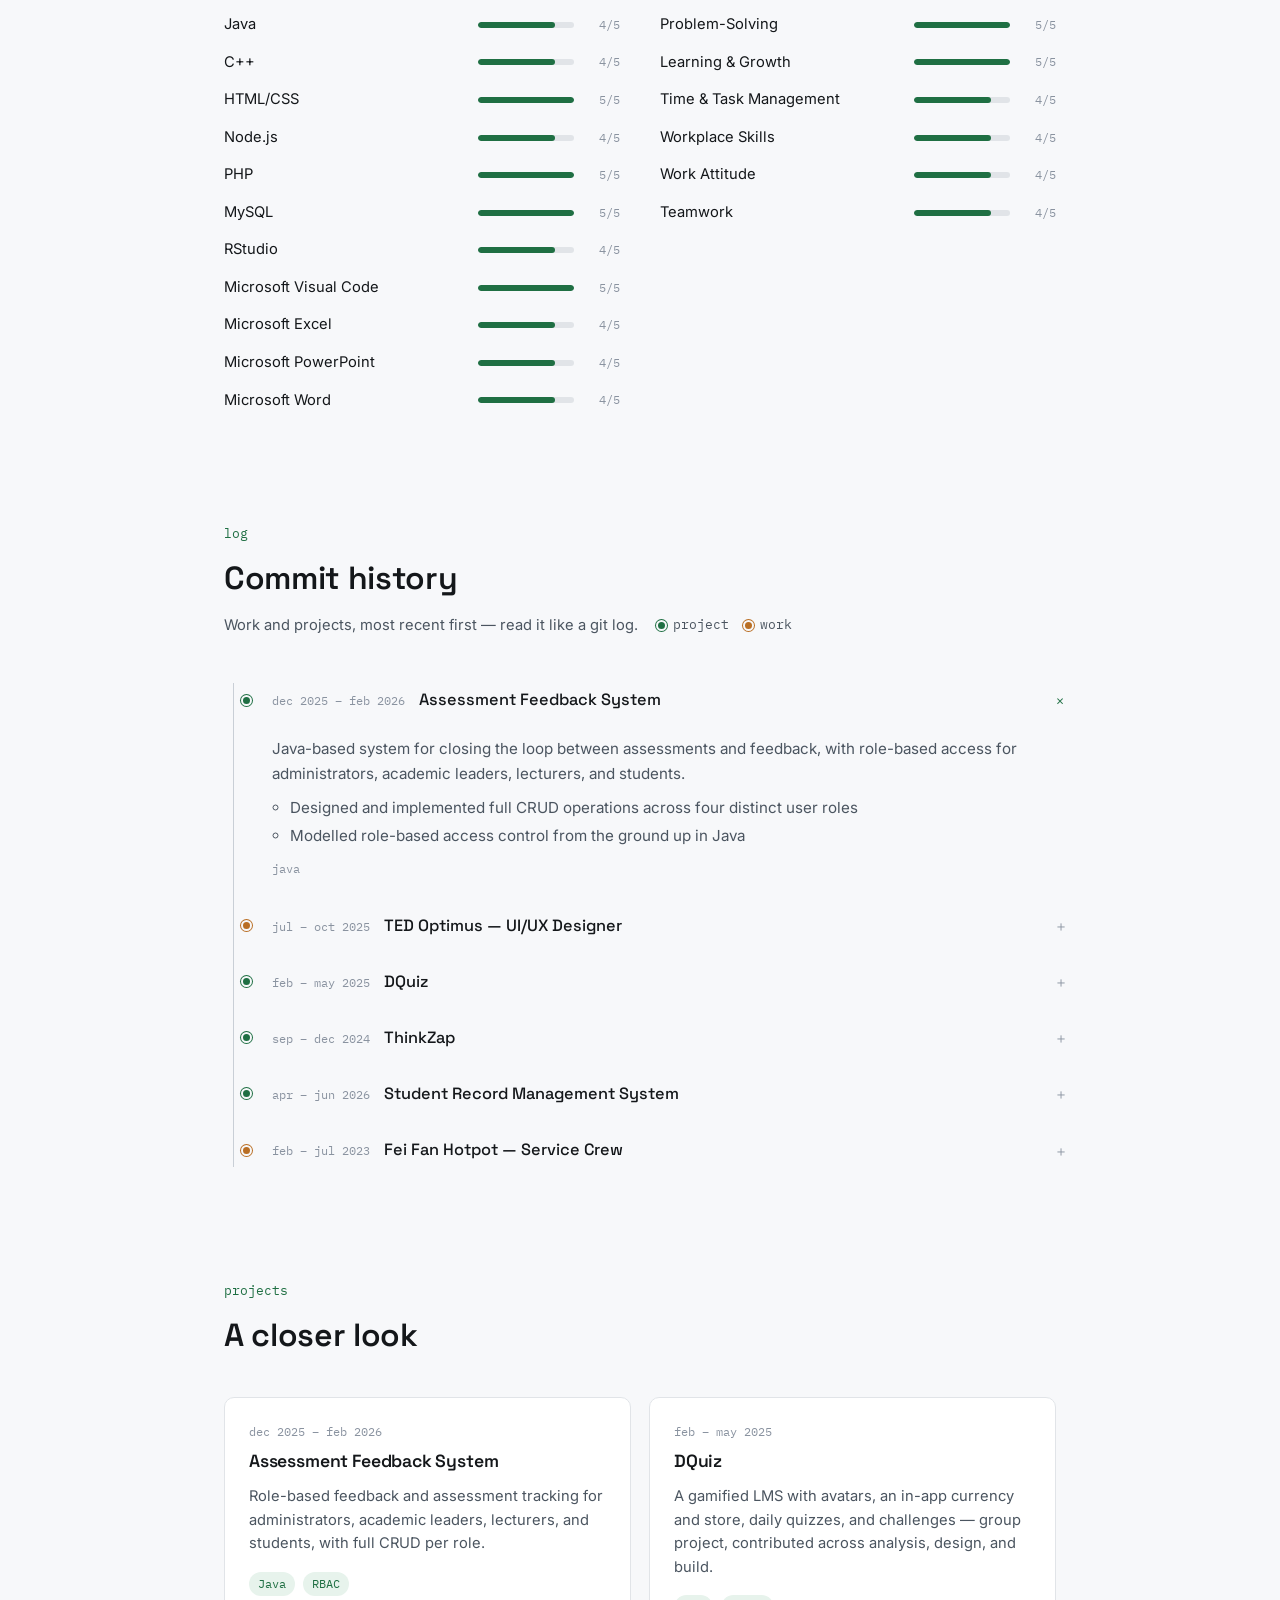
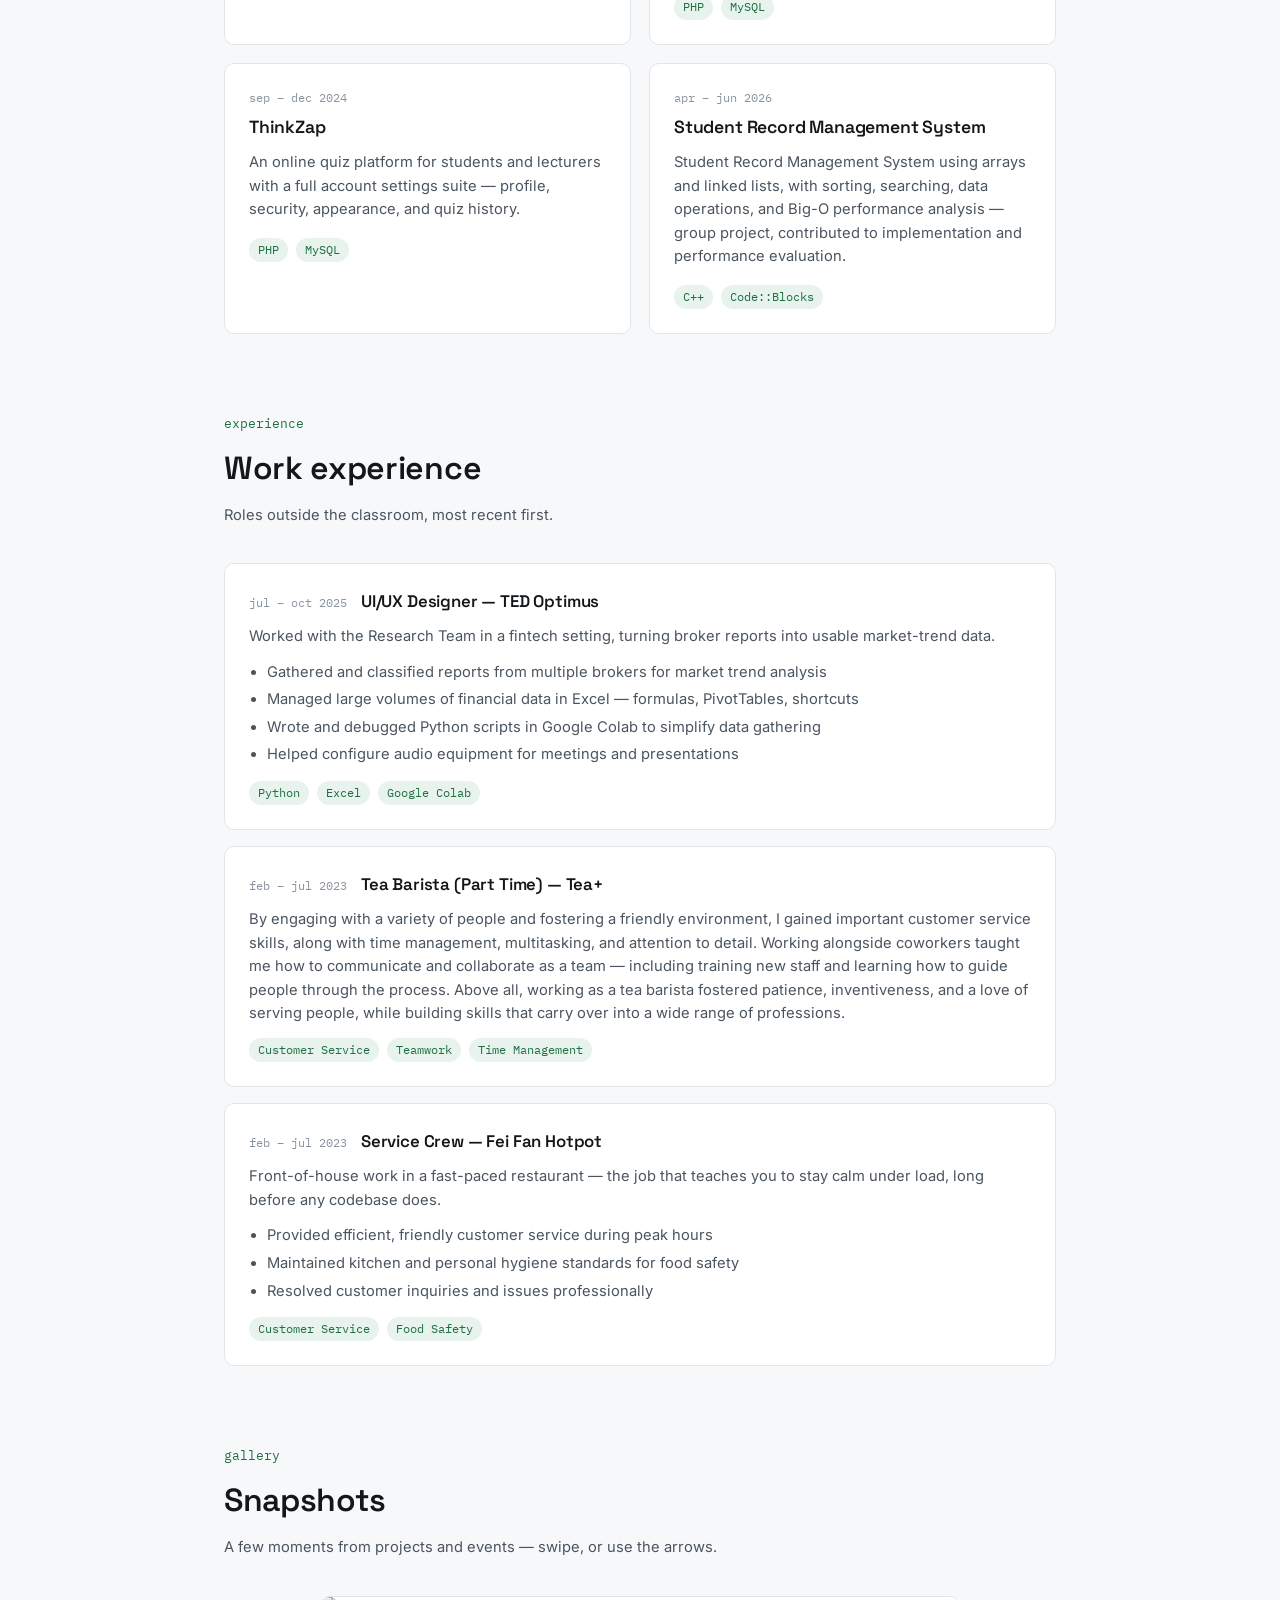
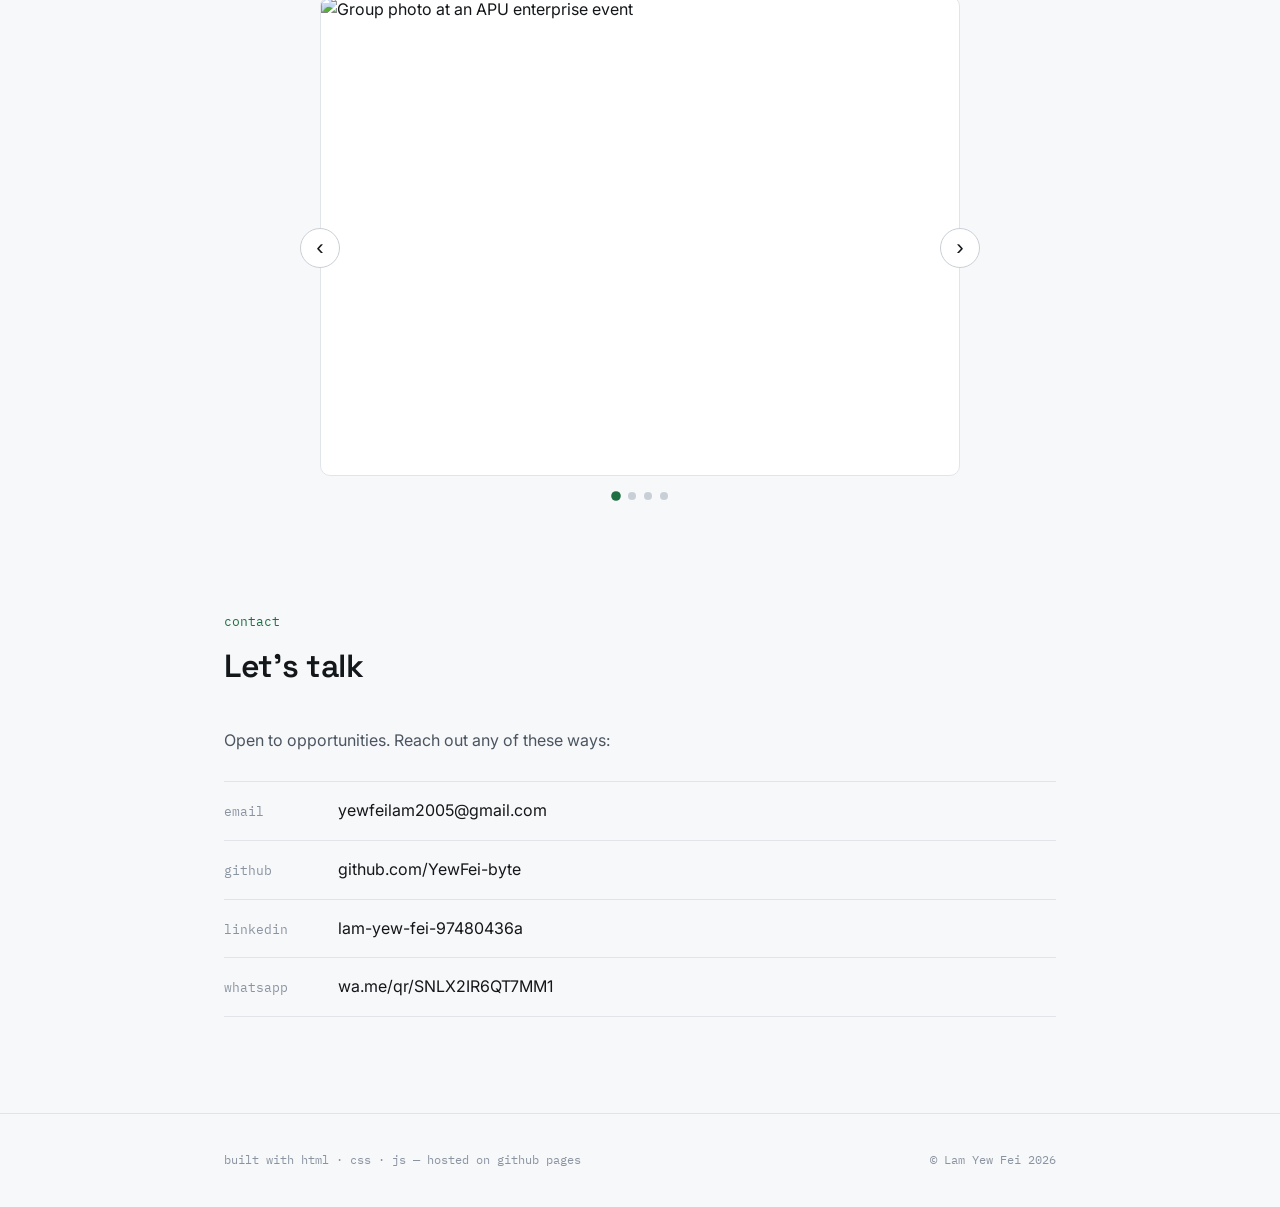
==== commit d93d77d5: "Add files via upload" ====
--- a/index.html
+++ b/index.html
@@ -23,8 +23,11 @@
     </a>
     <nav class="site-nav" aria-label="Primary">
       <a href="#about">about</a>
+      <a href="#skills">skills</a>
       <a href="#work">log</a>
       <a href="#projects">projects</a>
+      <a href="#experience">experience</a>
+      <a href="#gallery">gallery</a>
       <a href="#contact">contact</a>
     </nav>
     <a class="resume-link" href="Lam_Yew_Fei_Resume.pdf" download>résumé ↓</a>
@@ -95,16 +98,6 @@
           side of a fintech team, cleaning and analysing broker data in Python
           and Excel.
         </p>
-        <ul class="skill-tags" aria-label="Skills">
-          <li>Python</li>
-          <li>Java</li>
-          <li>C++</li>
-          <li>HTML/CSS</li>
-          <li>Node.js</li>
-          <li>PHP</li>
-          <li>MySQL</li>
-          <li>RStudio</li>
-        </ul>
       </div>
 
       <ul class="stat-grid" aria-label="Quick stats">
@@ -128,6 +121,124 @@
           <span class="stat-note">see the log below</span>
         </li>
       </ul>
+    </div>
+  </section>
+
+  <!-- SKILLS -->
+  <section id="skills" class="skills wrap">
+    <div class="section-head">
+      <span class="mono section-num">skills</span>
+      <h2>Skill levels</h2>
+      <p class="section-note">Self-rated, 1 (learning) to 5 (confident) — updated as coursework and projects progress.</p>
+    </div>
+
+    <div class="skills-grid">
+      <div class="skills-col">
+        <h3 class="skills-col-title mono">Hard skills</h3>
+        <ul class="skill-meter-list" aria-label="Hard skills">
+          <li class="skill-row" data-level="5">
+            <span class="skill-name">Python</span>
+            <span class="skill-meter" role="img" aria-label="Level 5 out of 5"><span class="skill-meter-fill"></span></span>
+            <span class="skill-level-label mono">5/5</span>
+          </li>
+          <li class="skill-row" data-level="4">
+            <span class="skill-name">Java</span>
+            <span class="skill-meter" role="img" aria-label="Level 4 out of 5"><span class="skill-meter-fill"></span></span>
+            <span class="skill-level-label mono">4/5</span>
+          </li>
+          <li class="skill-row" data-level="4">
+            <span class="skill-name">C++</span>
+            <span class="skill-meter" role="img" aria-label="Level 4 out of 5"><span class="skill-meter-fill"></span></span>
+            <span class="skill-level-label mono">4/5</span>
+          </li>
+          <li class="skill-row" data-level="5">
+            <span class="skill-name">HTML/CSS</span>
+            <span class="skill-meter" role="img" aria-label="Level 5 out of 5"><span class="skill-meter-fill"></span></span>
+            <span class="skill-level-label mono">5/5</span>
+          </li>
+          <li class="skill-row" data-level="4">
+            <span class="skill-name">Node.js</span>
+            <span class="skill-meter" role="img" aria-label="Level 4 out of 5"><span class="skill-meter-fill"></span></span>
+            <span class="skill-level-label mono">4/5</span>
+          </li>
+          <li class="skill-row" data-level="5">
+            <span class="skill-name">PHP</span>
+            <span class="skill-meter" role="img" aria-label="Level 5 out of 5"><span class="skill-meter-fill"></span></span>
+            <span class="skill-level-label mono">5/5</span>
+          </li>
+          <li class="skill-row" data-level="5">
+            <span class="skill-name">MySQL</span>
+            <span class="skill-meter" role="img" aria-label="Level 5 out of 5"><span class="skill-meter-fill"></span></span>
+            <span class="skill-level-label mono">5/5</span>
+          </li>
+          <li class="skill-row" data-level="4">
+            <span class="skill-name">RStudio</span>
+            <span class="skill-meter" role="img" aria-label="Level 4 out of 5"><span class="skill-meter-fill"></span></span>
+            <span class="skill-level-label mono">4/5</span>
+          </li>
+          <li class="skill-row" data-level="5">
+            <span class="skill-name">Microsoft Visual Code</span>
+            <span class="skill-meter" role="img" aria-label="Level 5 out of 5"><span class="skill-meter-fill"></span></span>
+            <span class="skill-level-label mono">5/5</span>
+          </li>
+          <li class="skill-row" data-level="4">
+            <span class="skill-name">Microsoft Excel</span>
+            <span class="skill-meter" role="img" aria-label="Level 4 out of 5"><span class="skill-meter-fill"></span></span>
+            <span class="skill-level-label mono">4/5</span>
+          </li>
+          <li class="skill-row" data-level="4">
+            <span class="skill-name">Microsoft PowerPoint</span>
+            <span class="skill-meter" role="img" aria-label="Level 4 out of 5"><span class="skill-meter-fill"></span></span>
+            <span class="skill-level-label mono">4/5</span>
+          </li>
+          <li class="skill-row" data-level="4">
+            <span class="skill-name">Microsoft Word</span>
+            <span class="skill-meter" role="img" aria-label="Level 4 out of 5"><span class="skill-meter-fill"></span></span>
+            <span class="skill-level-label mono">4/5</span>
+          </li>
+        </ul>
+      </div>
+
+      <div class="skills-col">
+        <h3 class="skills-col-title mono">Soft skills</h3>
+        <ul class="skill-meter-list" aria-label="Soft skills">
+          <li class="skill-row" data-level="5">
+            <span class="skill-name">Communication</span>
+            <span class="skill-meter" role="img" aria-label="Level 5 out of 5"><span class="skill-meter-fill"></span></span>
+            <span class="skill-level-label mono">5/5</span>
+          </li>
+          <li class="skill-row" data-level="5">
+            <span class="skill-name">Problem-Solving</span>
+            <span class="skill-meter" role="img" aria-label="Level 5 out of 5"><span class="skill-meter-fill"></span></span>
+            <span class="skill-level-label mono">5/5</span>
+          </li>
+          <li class="skill-row" data-level="5">
+            <span class="skill-name">Learning &amp; Growth</span>
+            <span class="skill-meter" role="img" aria-label="Level 5 out of 5"><span class="skill-meter-fill"></span></span>
+            <span class="skill-level-label mono">5/5</span>
+          </li>
+          <li class="skill-row" data-level="4">
+            <span class="skill-name">Time &amp; Task Management</span>
+            <span class="skill-meter" role="img" aria-label="Level 4 out of 5"><span class="skill-meter-fill"></span></span>
+            <span class="skill-level-label mono">4/5</span>
+          </li>
+          <li class="skill-row" data-level="4">
+            <span class="skill-name">Workplace Skills</span>
+            <span class="skill-meter" role="img" aria-label="Level 4 out of 5"><span class="skill-meter-fill"></span></span>
+            <span class="skill-level-label mono">4/5</span>
+          </li>
+          <li class="skill-row" data-level="4">
+            <span class="skill-name">Work Attitude</span>
+            <span class="skill-meter" role="img" aria-label="Level 4 out of 5"><span class="skill-meter-fill"></span></span>
+            <span class="skill-level-label mono">4/5</span>
+          </li>
+          <li class="skill-row" data-level="4">
+            <span class="skill-name">Teamwork</span>
+            <span class="skill-meter" role="img" aria-label="Level 4 out of 5"><span class="skill-meter-fill"></span></span>
+            <span class="skill-level-label mono">4/5</span>
+          </li>
+        </ul>
+      </div>
     </div>
   </section>
 
@@ -152,7 +263,7 @@
           <button class="log-node" aria-expanded="false">
             <span class="dot dot-project"></span>
             <span class="log-meta">
-              <span class="log-date mono">spring 2026</span>
+              <span class="log-date mono">dec 2025 – feb 2026</span>
               <span class="log-title">Assessment Feedback System</span>
             </span>
             <span class="log-chevron" aria-hidden="true">＋</span>
@@ -192,7 +303,7 @@
           <button class="log-node" aria-expanded="false">
             <span class="dot dot-project"></span>
             <span class="log-meta">
-              <span class="log-date mono">summer 2025</span>
+              <span class="log-date mono">feb – may 2025</span>
               <span class="log-title">DQuiz</span>
             </span>
             <span class="log-chevron" aria-hidden="true">＋</span>
@@ -212,7 +323,7 @@
           <button class="log-node" aria-expanded="false">
             <span class="dot dot-project"></span>
             <span class="log-meta">
-              <span class="log-date mono">winter 2024</span>
+              <span class="log-date mono">sep – dec 2024</span>
               <span class="log-title">ThinkZap</span>
             </span>
             <span class="log-chevron" aria-hidden="true">＋</span>
@@ -232,17 +343,19 @@
           <button class="log-node" aria-expanded="false">
             <span class="dot dot-project"></span>
             <span class="log-meta">
-              <span class="log-date mono">coursework</span>
+              <span class="log-date mono">apr – jun 2026</span>
               <span class="log-title">Student Record Management System</span>
             </span>
             <span class="log-chevron" aria-hidden="true">＋</span>
           </button>
           <div class="log-body">
-            <p>A system for storing and managing student records.</p>
+            <p>Student Record Management System using arrays and linked lists, with sorting, searching, data operations, and Big-O performance analysis — group project, contributed to implementation and performance evaluation.</p>
             <ul>
-              <li>Details on stack and specific features — drop them in here</li>
+              <li>Implemented core data operations with arrays and linked lists</li>
+              <li>Built sorting and searching functionality across student records</li>
+              <li>Evaluated performance of each approach with Big-O analysis</li>
             </ul>
-            <p class="log-tags mono">edit me</p>
+            <p class="log-tags mono">c++ · code::blocks</p>
           </div>
         </li>
 
@@ -280,7 +393,7 @@
 
       <article class="project-card">
         <div class="project-card-top">
-          <span class="mono project-date">spring 2026</span>
+          <span class="mono project-date">dec 2025 – feb 2026</span>
           <h3>Assessment Feedback System</h3>
         </div>
         <p>Role-based feedback and assessment tracking for administrators, academic leaders, lecturers, and students, with full CRUD per role.</p>
@@ -292,7 +405,7 @@
 
       <article class="project-card">
         <div class="project-card-top">
-          <span class="mono project-date">summer 2025</span>
+          <span class="mono project-date">feb – may 2025</span>
           <h3>DQuiz</h3>
         </div>
         <p>A gamified LMS with avatars, an in-app currency and store, daily quizzes, and challenges — group project, contributed across analysis, design, and build.</p>
@@ -304,7 +417,7 @@
 
       <article class="project-card">
         <div class="project-card-top">
-          <span class="mono project-date">winter 2024</span>
+          <span class="mono project-date">sep – dec 2024</span>
           <h3>ThinkZap</h3>
         </div>
         <p>An online quiz platform for students and lecturers with a full account settings suite — profile, security, appearance, and quiz history.</p>
@@ -316,15 +429,103 @@
 
       <article class="project-card">
         <div class="project-card-top">
-          <span class="mono project-date">coursework</span>
+          <span class="mono project-date">apr – jun 2026</span>
           <h3>Student Record Management System</h3>
         </div>
-        <p class="placeholder-copy">Short description goes here — what it manages, and how.</p>
-        <ul class="tag-list mono">
-          <li>edit me</li>
-        </ul>
-      </article>
-
+        <p>Student Record Management System using arrays and linked lists, with sorting, searching, data operations, and Big-O performance analysis — group project, contributed to implementation and performance evaluation.</p>
+        <ul class="tag-list mono">
+          <li>C++</li>
+          <li>Code::Blocks</li>
+        </ul>
+      </article>
+
+    </div>
+  </section>
+
+  <!-- WORK EXPERIENCE -->
+  <section id="experience" class="experience wrap">
+    <div class="section-head">
+      <span class="mono section-num">experience</span>
+      <h2>Work experience</h2>
+      <p class="section-note">Roles outside the classroom, most recent first.</p>
+    </div>
+
+    <div class="experience-list">
+
+      <article class="experience-card">
+        <div class="experience-card-top">
+          <span class="mono experience-date">jul – oct 2025</span>
+          <h3>UI/UX Designer — TED Optimus</h3>
+        </div>
+        <p>Worked with the Research Team in a fintech setting, turning broker reports into usable market-trend data.</p>
+        <ul>
+          <li>Gathered and classified reports from multiple brokers for market trend analysis</li>
+          <li>Managed large volumes of financial data in Excel — formulas, PivotTables, shortcuts</li>
+          <li>Wrote and debugged Python scripts in Google Colab to simplify data gathering</li>
+          <li>Helped configure audio equipment for meetings and presentations</li>
+        </ul>
+        <ul class="tag-list mono">
+          <li>Python</li>
+          <li>Excel</li>
+          <li>Google Colab</li>
+        </ul>
+      </article>
+
+      <article class="experience-card">
+        <div class="experience-card-top">
+          <span class="mono experience-date">feb – jul 2023</span>
+          <h3>Tea Barista (Part Time) — Tea+</h3>
+        </div>
+        <p>By engaging with a variety of people and fostering a friendly environment, I gained important customer service skills, along with time management, multitasking, and attention to detail. Working alongside coworkers taught me how to communicate and collaborate as a team — including training new staff and learning how to guide people through the process. Above all, working as a tea barista fostered patience, inventiveness, and a love of serving people, while building skills that carry over into a wide range of professions.</p>
+        <ul class="tag-list mono">
+          <li>Customer Service</li>
+          <li>Teamwork</li>
+          <li>Time Management</li>
+        </ul>
+      </article>
+
+      <article class="experience-card">
+        <div class="experience-card-top">
+          <span class="mono experience-date">feb – jul 2023</span>
+          <h3>Service Crew — Fei Fan Hotpot</h3>
+        </div>
+        <p>Front-of-house work in a fast-paced restaurant — the job that teaches you to stay calm under load, long before any codebase does.</p>
+        <ul>
+          <li>Provided efficient, friendly customer service during peak hours</li>
+          <li>Maintained kitchen and personal hygiene standards for food safety</li>
+          <li>Resolved customer inquiries and issues professionally</li>
+        </ul>
+        <ul class="tag-list mono">
+          <li>Customer Service</li>
+          <li>Food Safety</li>
+        </ul>
+      </article>
+
+    </div>
+  </section>
+
+  <!-- GALLERY -->
+  <section id="gallery" class="gallery wrap">
+    <div class="section-head">
+      <span class="mono section-num">gallery</span>
+      <h2>Snapshots</h2>
+      <p class="section-note">A few moments from projects and events — swipe, or use the arrows.</p>
+    </div>
+
+    <div class="carousel" id="carousel" role="region" aria-roledescription="carousel" aria-label="Photo gallery">
+      <div class="carousel-track-wrap">
+        <ul class="carousel-track" id="carouselTrack">
+          <li class="carousel-slide"><img src="assets/gallery/gallery-1.png" alt="Group photo at an APU enterprise event" loading="lazy"></li>
+          <li class="carousel-slide"><img src="assets/gallery/gallery-2.jpg" alt="Gallery photo 2" loading="lazy"></li>
+          <li class="carousel-slide"><img src="assets/gallery/gallery-3.jpg" alt="Gallery photo 3" loading="lazy"></li>
+          <li class="carousel-slide"><img src="assets/gallery/gallery-4.jpg" alt="Gallery photo 4" loading="lazy"></li>
+        </ul>
+      </div>
+
+      <button class="carousel-arrow carousel-arrow--prev" id="carouselPrev" type="button" aria-label="Previous image">‹</button>
+      <button class="carousel-arrow carousel-arrow--next" id="carouselNext" type="button" aria-label="Next image">›</button>
+
+      <div class="carousel-dots" id="carouselDots" role="tablist" aria-label="Slide picker"></div>
     </div>
   </section>
 
--- a/style.css
+++ b/style.css
@@ -413,6 +413,68 @@
 }
 @media (max-width: 420px){
   .stat-grid{ grid-template-columns: 1fr; }
+}
+
+/* ---------------------------------------------------------
+   Skills
+--------------------------------------------------------- */
+.skills{ padding: 8px 24px 56px; position: relative; z-index: 1; }
+.skills-grid{
+  display: grid;
+  grid-template-columns: 1fr 1fr;
+  gap: 40px;
+}
+.skills-col-title{
+  font-size: 0.85rem;
+  color: var(--ink-faint);
+  text-transform: lowercase;
+  letter-spacing: 0.03em;
+  margin: 0 0 16px;
+}
+.skill-meter-list{
+  list-style: none;
+  margin: 0;
+  padding: 0;
+  display: flex;
+  flex-direction: column;
+  gap: 14px;
+}
+.skill-row{
+  display: grid;
+  grid-template-columns: minmax(0,1fr) 96px 34px;
+  align-items: center;
+  gap: 12px;
+}
+.skill-name{ font-size: 0.92rem; color: var(--ink); }
+.skill-meter{
+  display: block;
+  height: 6px;
+  border-radius: 999px;
+  background: var(--line);
+  overflow: hidden;
+}
+.skill-meter-fill{
+  display: block;
+  height: 100%;
+  border-radius: 999px;
+  background: var(--green);
+  width: calc(var(--fill, 0) * 20%);
+  transition: width .2s ease;
+}
+.skill-row[data-level="1"] .skill-meter-fill{ --fill: 1; background: var(--amber); }
+.skill-row[data-level="2"] .skill-meter-fill{ --fill: 2; background: var(--amber); }
+.skill-row[data-level="3"] .skill-meter-fill{ --fill: 3; }
+.skill-row[data-level="4"] .skill-meter-fill{ --fill: 4; }
+.skill-row[data-level="5"] .skill-meter-fill{ --fill: 5; }
+.skill-level-label{
+  color: var(--ink-faint);
+  font-size: 0.78rem;
+  text-align: right;
+}
+
+@media (max-width: 720px){
+  .skills-grid{ grid-template-columns: 1fr; gap: 32px; }
+  .skill-row{ grid-template-columns: minmax(0,1fr) 72px 30px; gap: 8px; }
 }
 
 /* ---------------------------------------------------------
@@ -574,6 +636,115 @@
 }
 
 /* ---------------------------------------------------------
+   Work experience
+--------------------------------------------------------- */
+.experience{ padding: 8px 24px 72px; position: relative; z-index: 1; }
+.experience-list{
+  display: flex;
+  flex-direction: column;
+  gap: 16px;
+}
+.experience-card{
+  background: var(--surface);
+  border: 1px solid var(--line);
+  border-radius: var(--radius);
+  padding: 24px;
+  transition: border-color .15s ease, transform .15s ease;
+}
+.experience-card:hover{ border-color: var(--line-strong); transform: translateY(-2px); }
+.experience-card-top{
+  display: flex;
+  align-items: baseline;
+  gap: 14px;
+  flex-wrap: wrap;
+  margin-bottom: 10px;
+}
+.experience-date{ color: var(--ink-faint); font-size: 0.78rem; }
+.experience-card h3{ font-size: 1.05rem; }
+.experience-card p{ color: var(--ink-soft); font-size: 0.92rem; margin: 0 0 12px; }
+.experience-card ul:not(.tag-list){ color: var(--ink-soft); font-size: 0.92rem; margin: 0 0 14px; padding-left: 18px; }
+.experience-card ul:not(.tag-list) li{ margin: 4px 0; }
+
+/* ---------------------------------------------------------
+   Gallery / carousel
+--------------------------------------------------------- */
+.gallery{ padding: 8px 24px 72px; position: relative; z-index: 1; }
+.carousel{
+  position: relative;
+  max-width: 640px;
+  margin: 0 auto;
+}
+.carousel-track-wrap{
+  overflow: hidden;
+  border-radius: var(--radius);
+  border: 1px solid var(--line);
+  background: var(--surface);
+}
+.carousel-track{
+  display: flex;
+  list-style: none;
+  margin: 0;
+  padding: 0;
+  touch-action: pan-y;
+  transition: transform .35s ease;
+}
+.carousel-slide{
+  flex: 0 0 100%;
+  aspect-ratio: 4 / 3;
+}
+.carousel-slide img{
+  width: 100%;
+  height: 100%;
+  object-fit: cover;
+  display: block;
+  -webkit-user-drag: none;
+  user-select: none;
+}
+.carousel-arrow{
+  position: absolute;
+  top: 50%;
+  transform: translateY(-50%);
+  width: 40px;
+  height: 40px;
+  border-radius: 999px;
+  border: 1px solid var(--line-strong);
+  background: var(--surface);
+  color: var(--ink);
+  font-size: 1.4rem;
+  line-height: 1;
+  cursor: pointer;
+  display: flex;
+  align-items: center;
+  justify-content: center;
+  transition: background .15s ease, transform .15s ease;
+}
+.carousel-arrow:hover{ background: var(--green-soft); transform: translateY(-50%) scale(1.05); }
+.carousel-arrow--prev{ left: -20px; }
+.carousel-arrow--next{ right: -20px; }
+@media (max-width: 700px){
+  .carousel-arrow--prev{ left: 8px; }
+  .carousel-arrow--next{ right: 8px; }
+}
+
+.carousel-dots{
+  display: flex;
+  justify-content: center;
+  gap: 8px;
+  margin-top: 16px;
+}
+.carousel-dot{
+  width: 8px;
+  height: 8px;
+  border-radius: 999px;
+  border: none;
+  padding: 0;
+  background: var(--line-strong);
+  cursor: pointer;
+  transition: background .15s ease, transform .15s ease;
+}
+.carousel-dot.is-active{ background: var(--green); transform: scale(1.2); }
+
+/* ---------------------------------------------------------
    Contact
 --------------------------------------------------------- */
 .contact{ padding: 40px 24px 96px; position: relative; z-index: 1; }
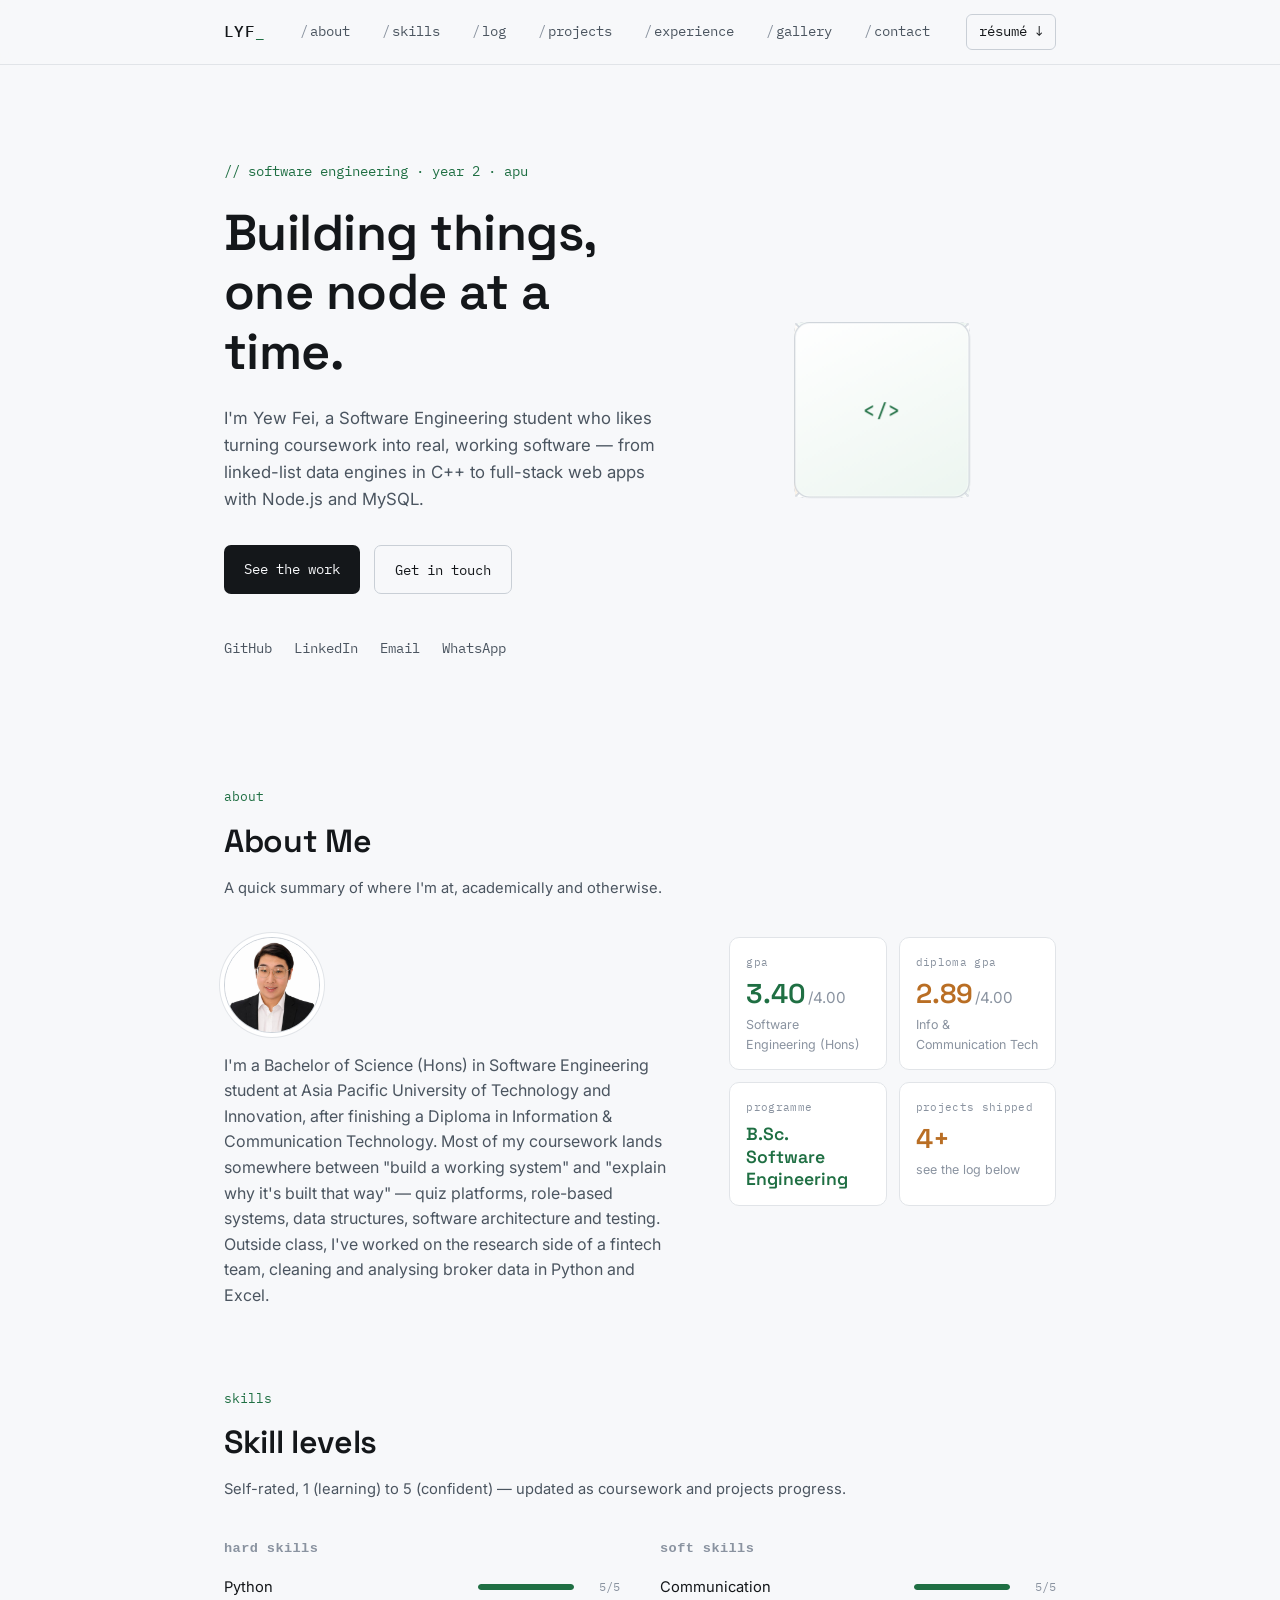
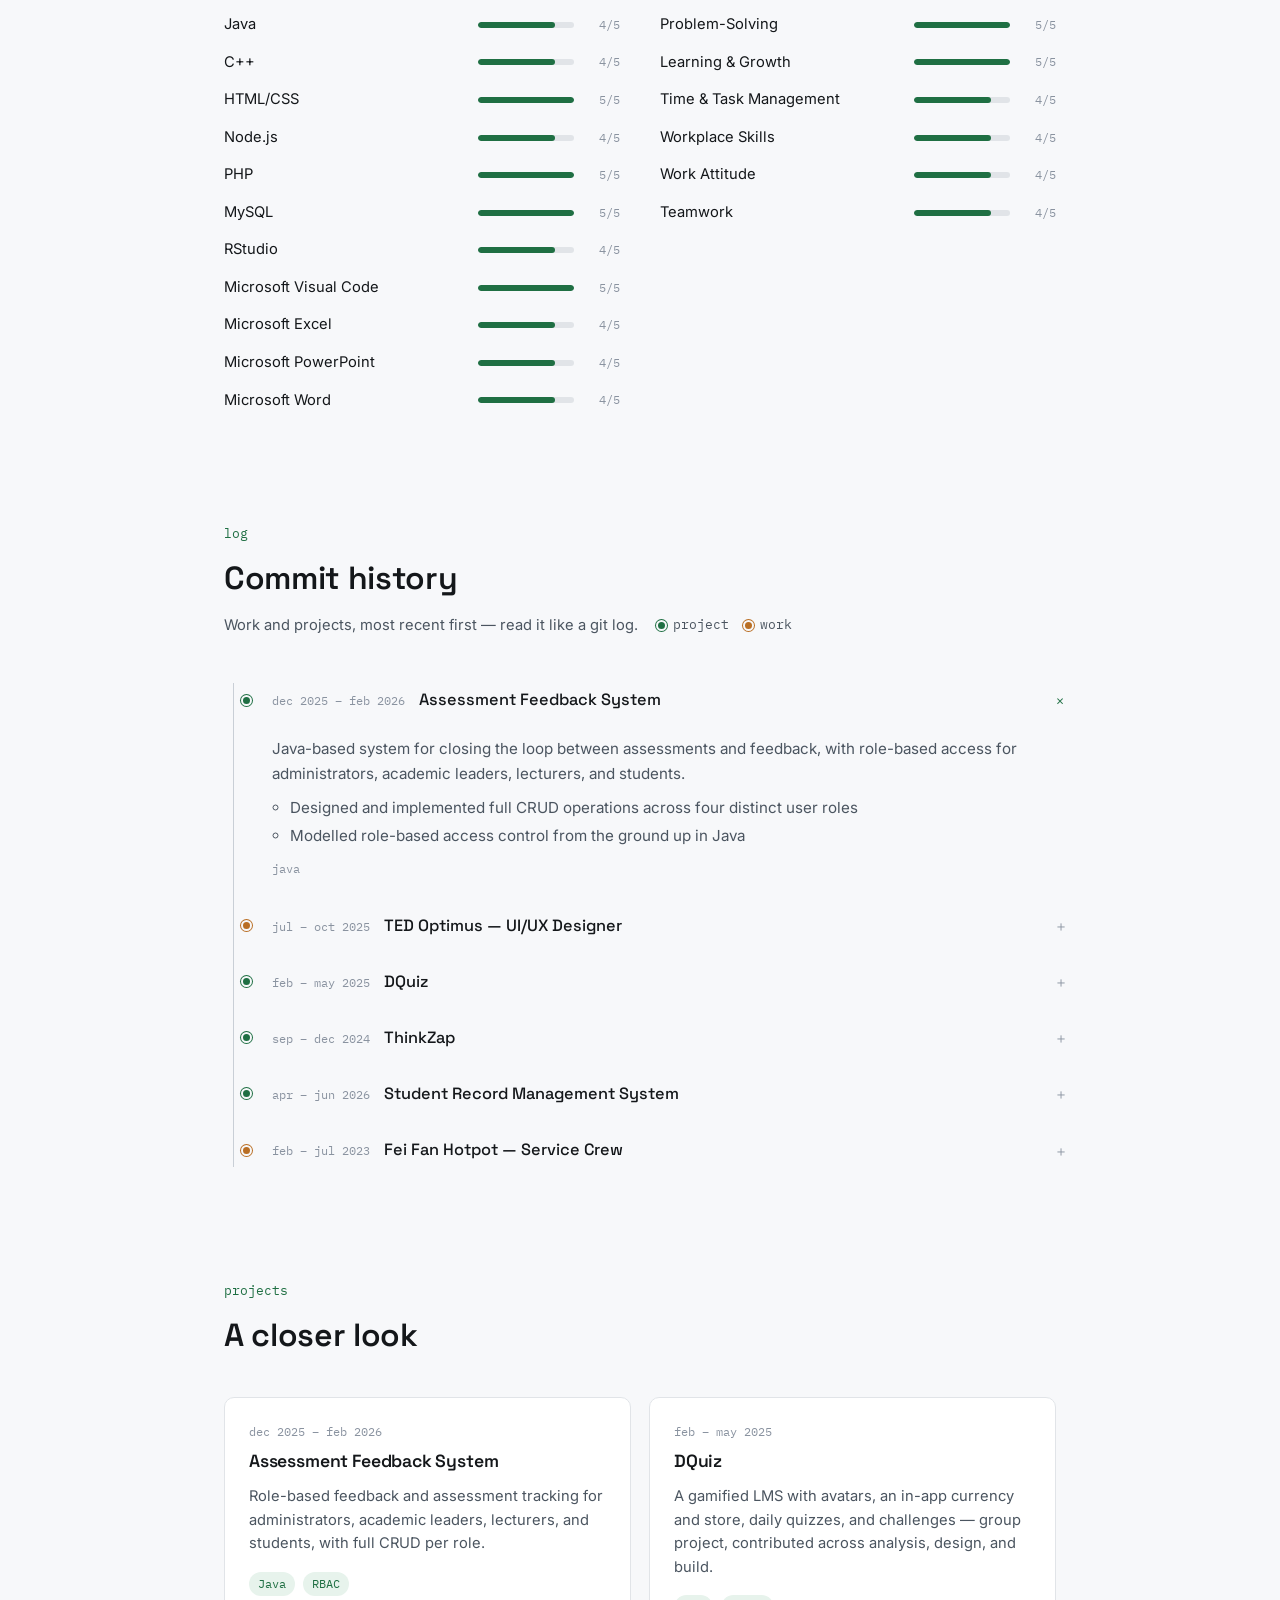
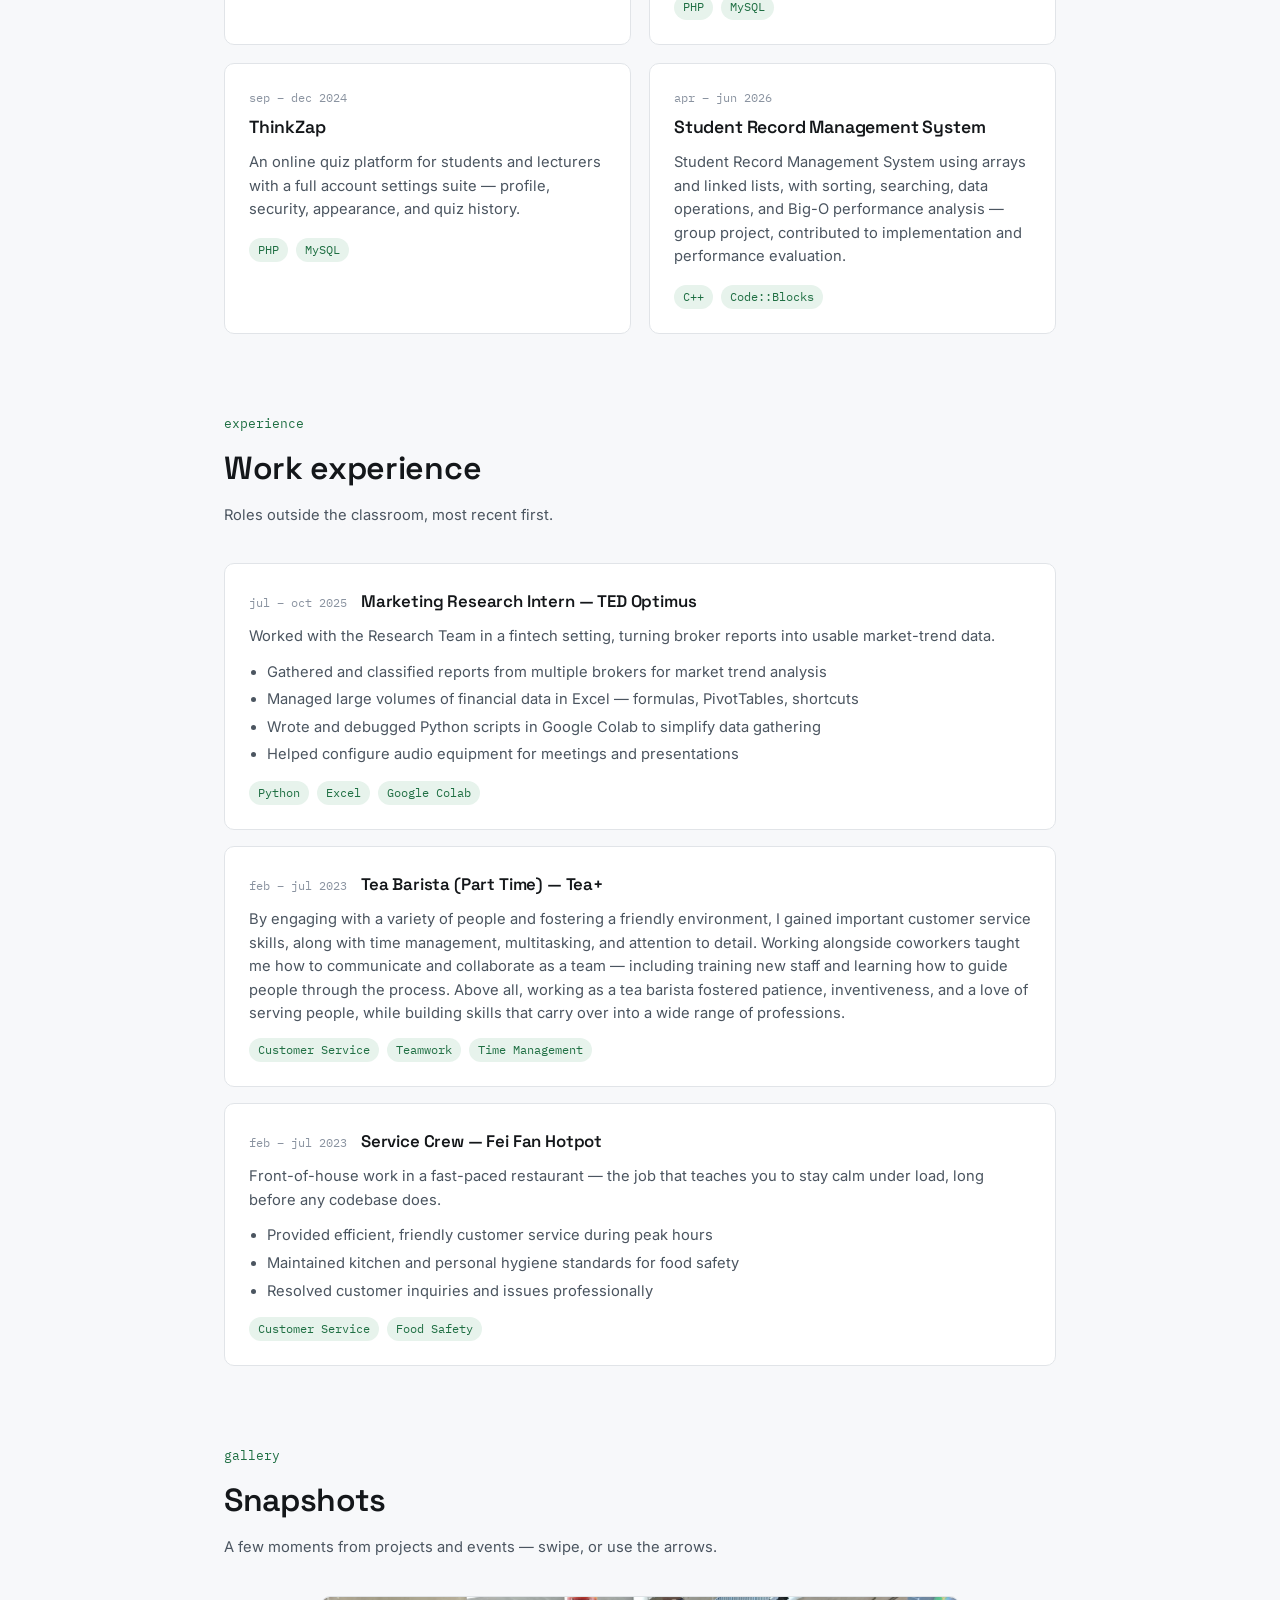
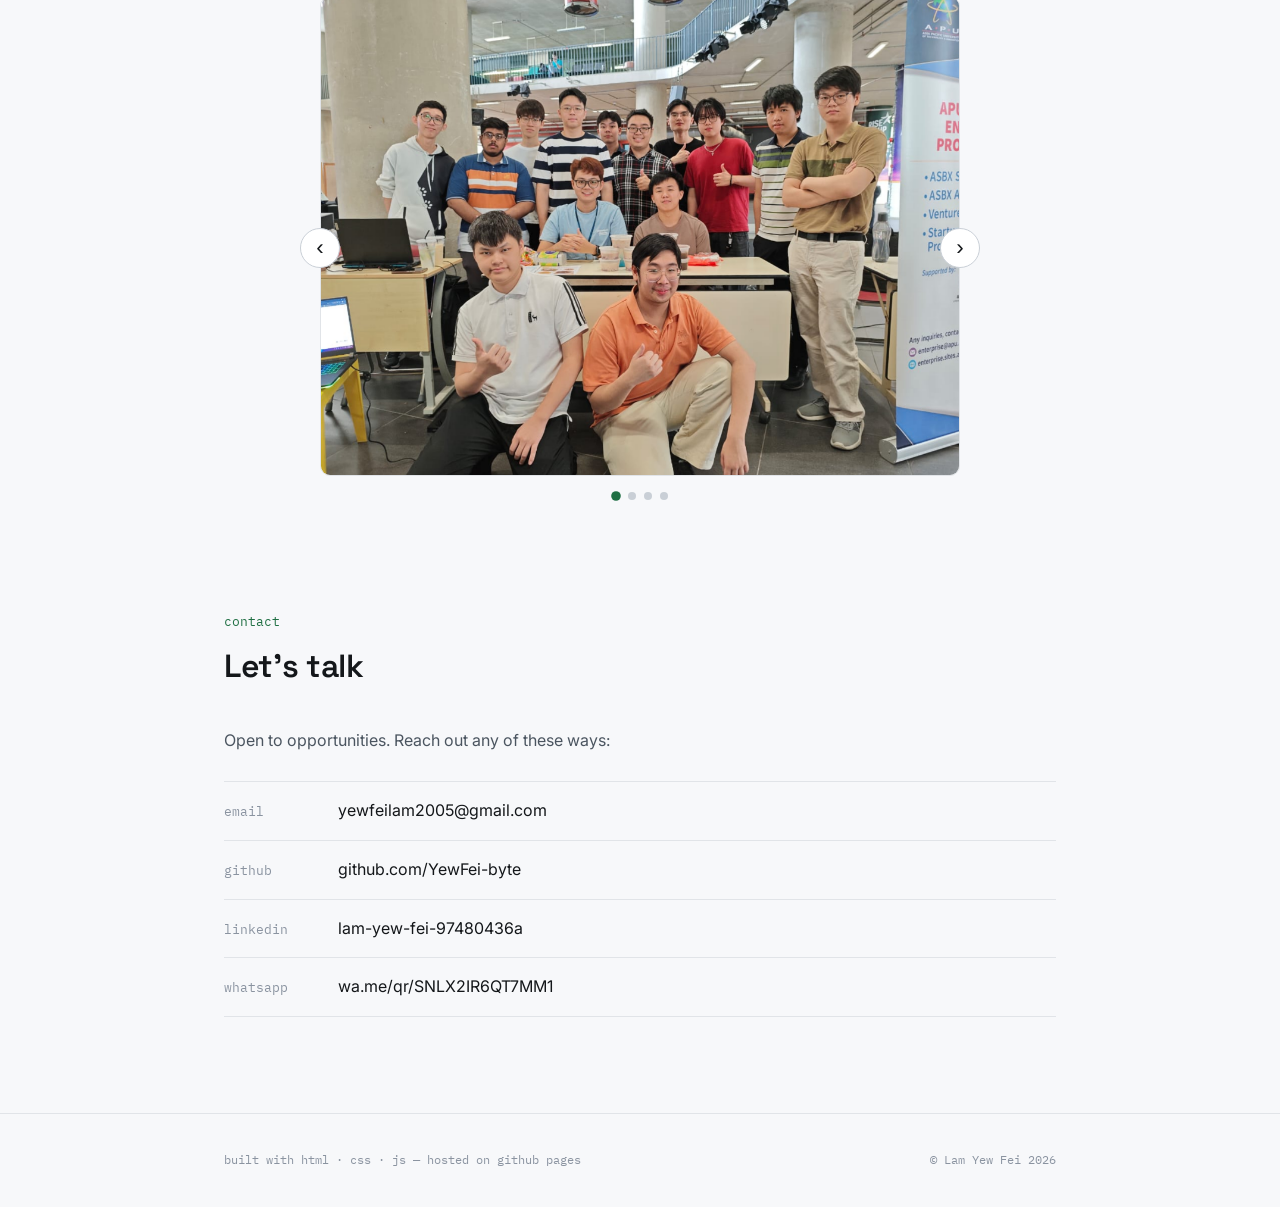
==== commit 879861c6: "Update index.html" ====
--- a/index.html
+++ b/index.html
@@ -455,7 +455,7 @@
       <article class="experience-card">
         <div class="experience-card-top">
           <span class="mono experience-date">jul – oct 2025</span>
-          <h3>UI/UX Designer — TED Optimus</h3>
+          <h3>Marketing Research Intern — TED Optimus</h3>
         </div>
         <p>Worked with the Research Team in a fintech setting, turning broker reports into usable market-trend data.</p>
         <ul>
